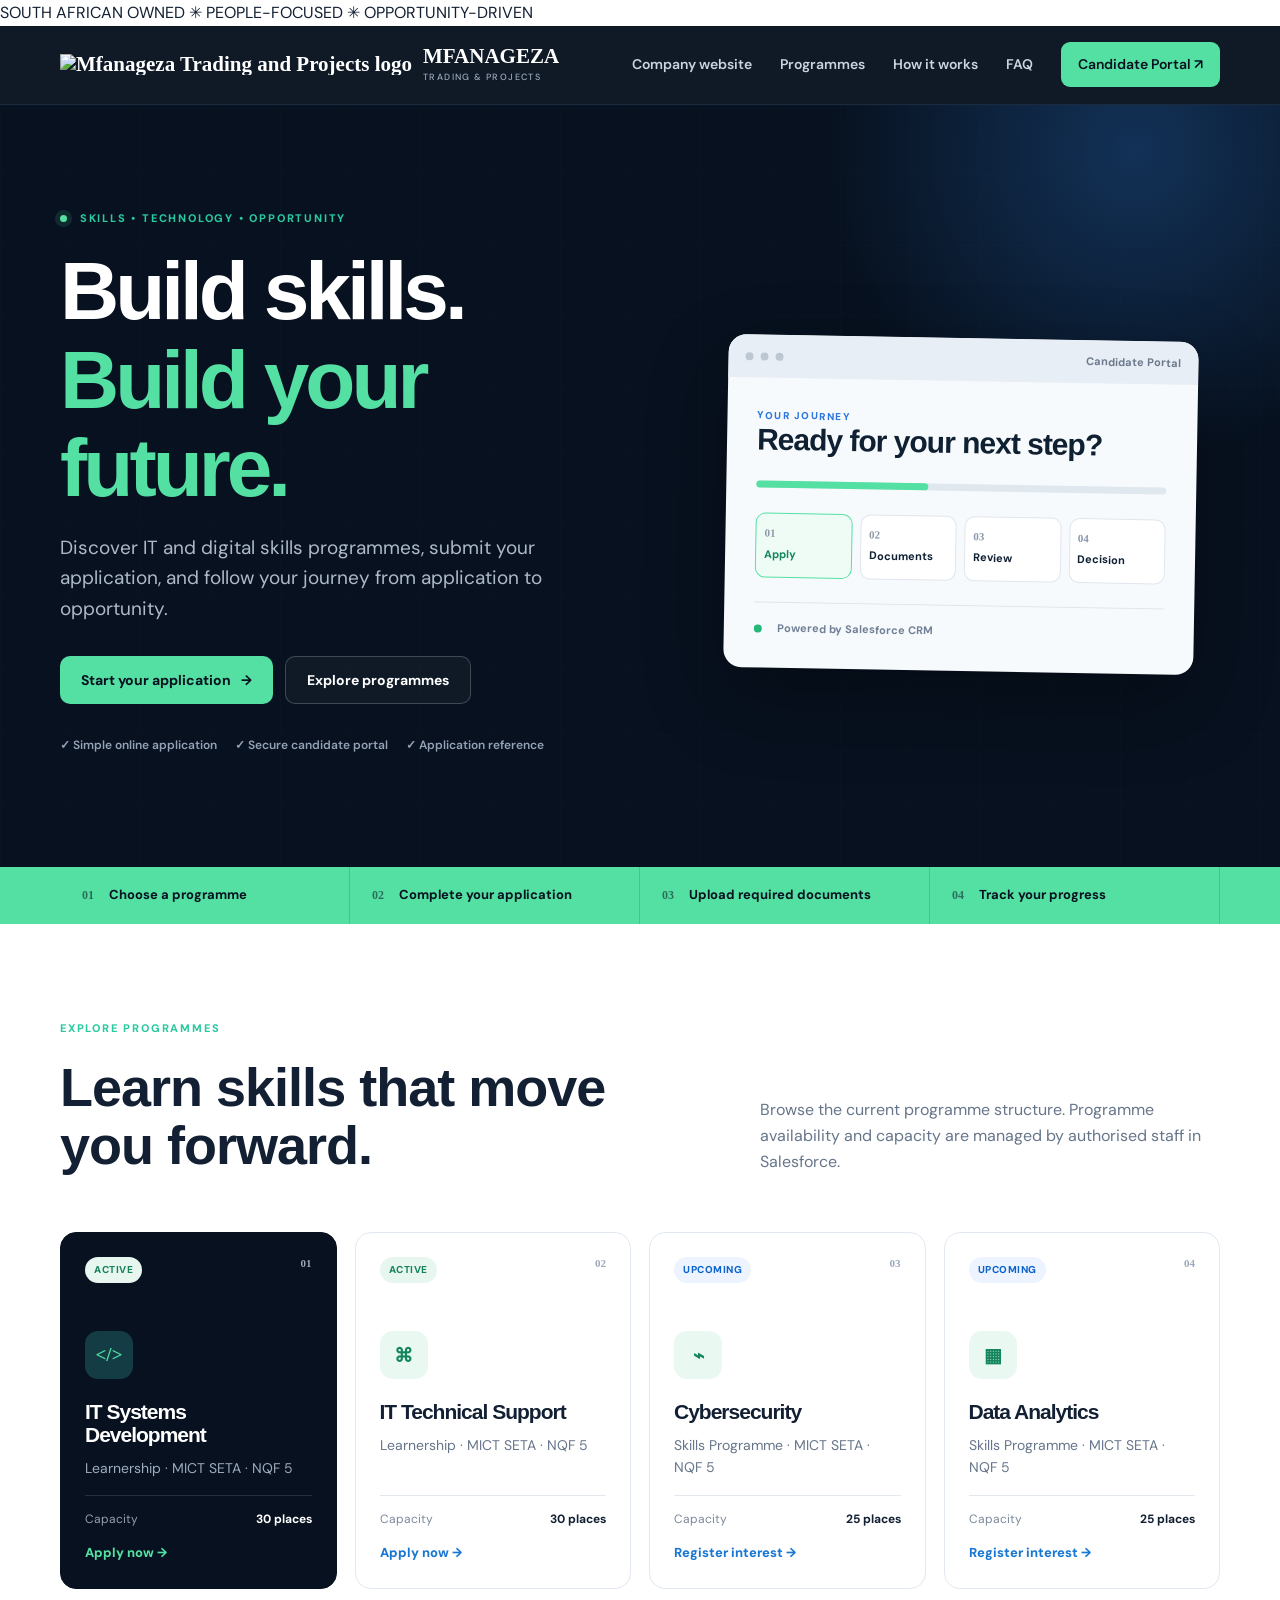
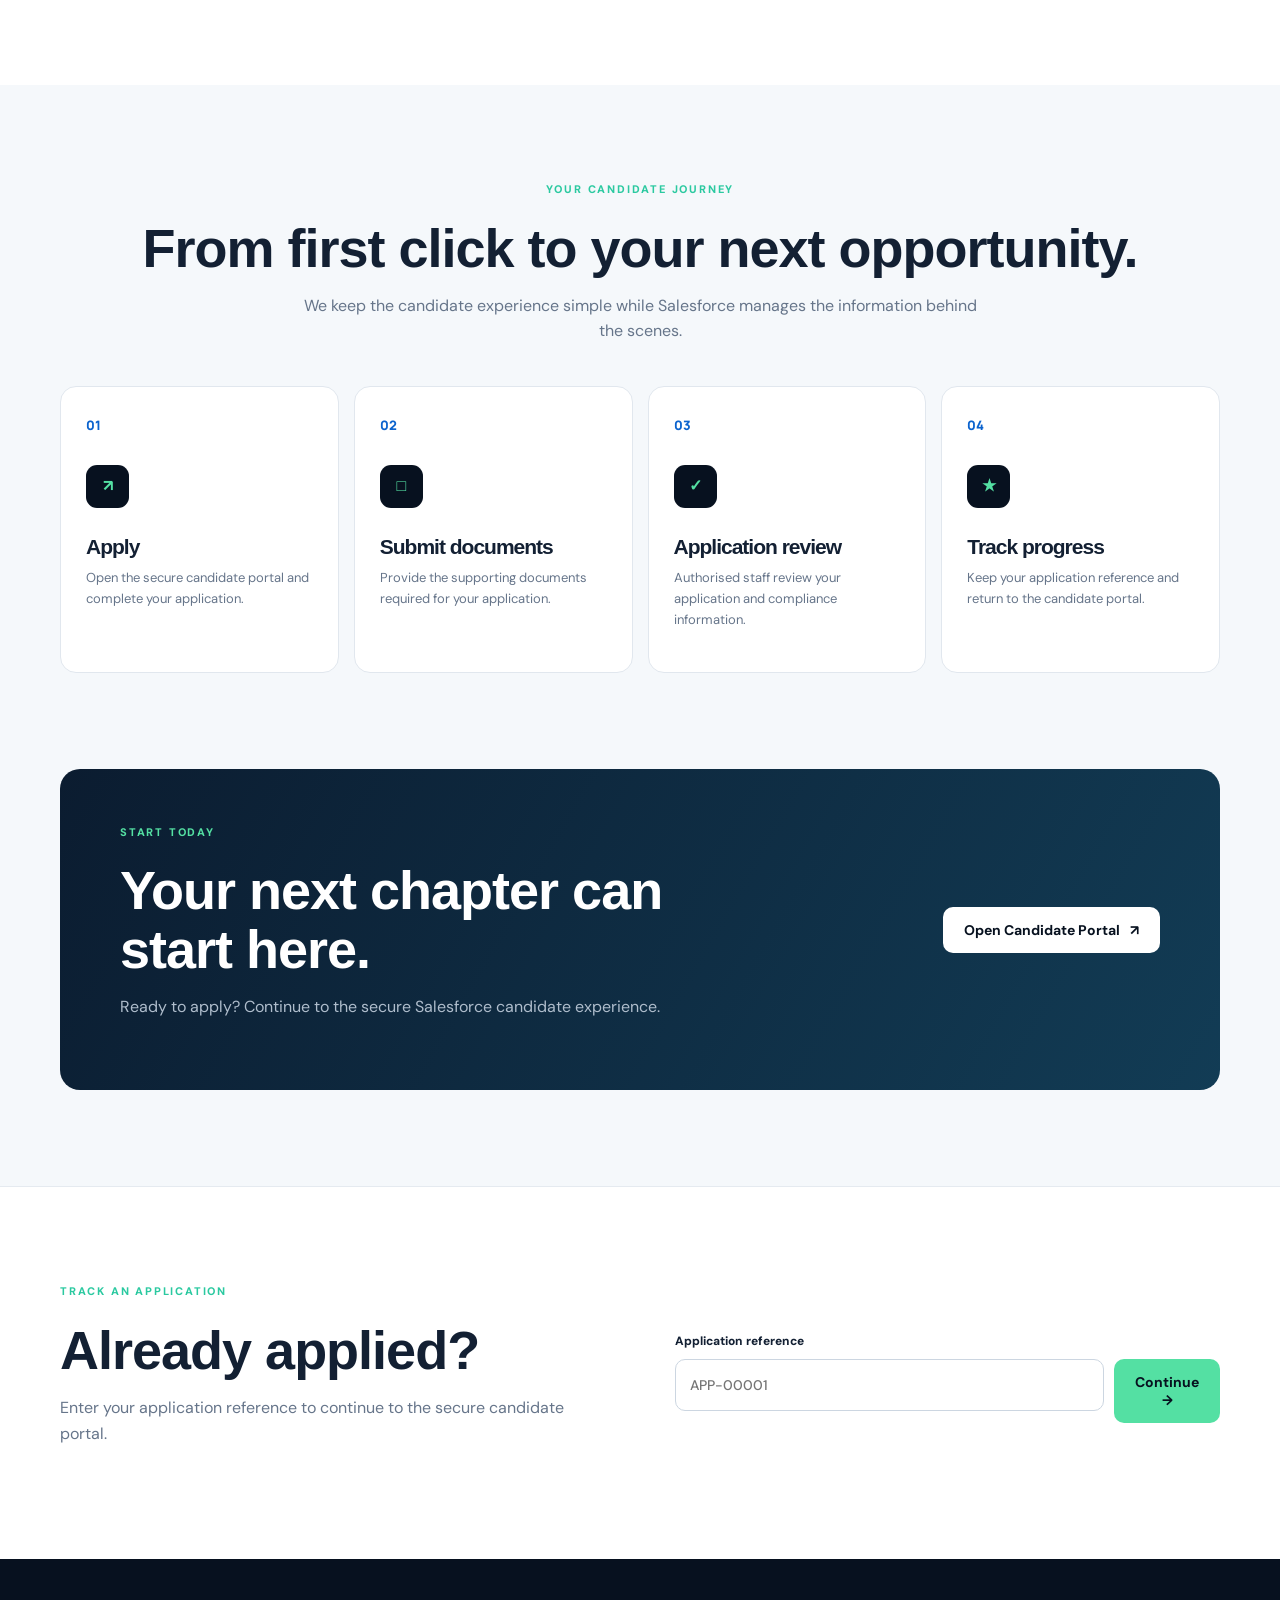
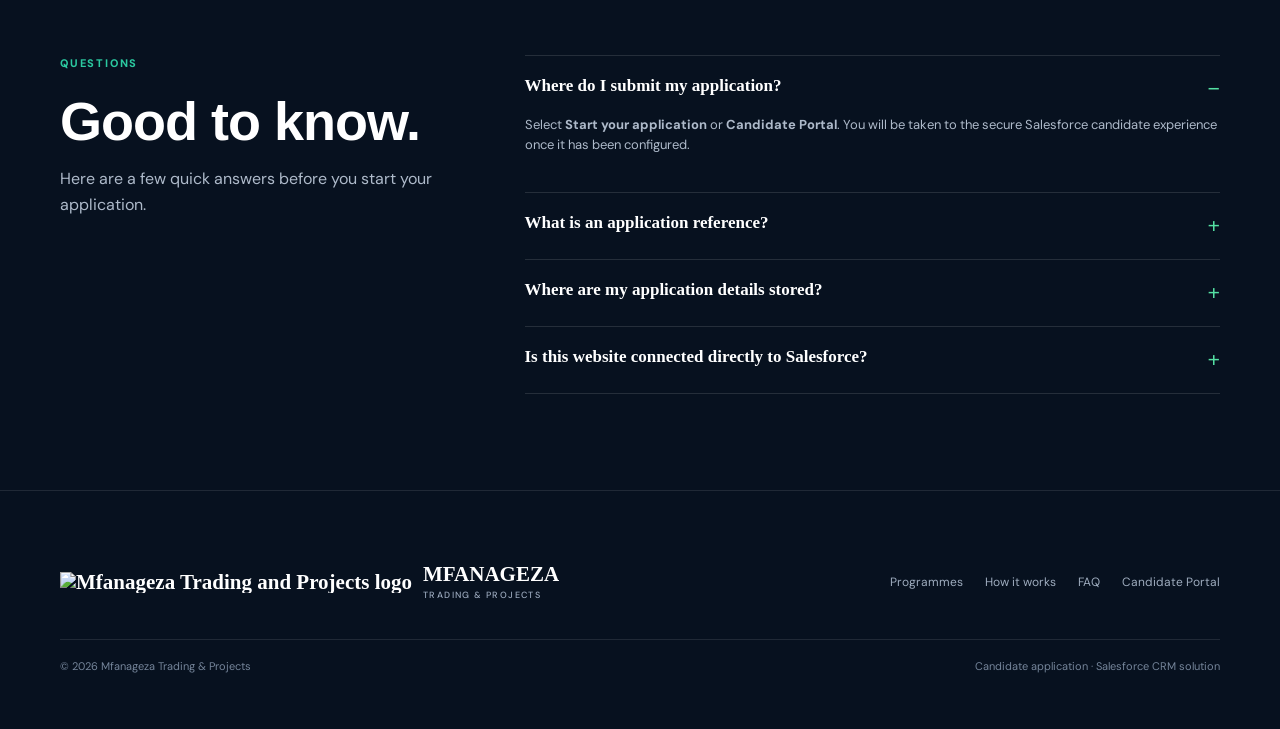
==== index.html @ 037e879a "Align candidate application branding with Mfanageza website" ====
<!DOCTYPE html>
<html lang="en">
<head>
  <meta charset="UTF-8">
  <meta name="viewport" content="width=device-width, initial-scale=1.0">
  <meta name="description" content="Mfanageza Trading & Projects candidate application portal for skills development programmes and application tracking.">
  <meta name="theme-color" content="#102c66">
  <title>Mfanageza Trading &amp; Projects | Candidate Application</title>
  <link rel="preconnect" href="https://fonts.googleapis.com">
  <link rel="preconnect" href="https://fonts.gstatic.com" crossorigin>
  <link href="https://fonts.googleapis.com/css2?family=DM+Sans:wght@400;500;600;700;800&family=Manrope:wght@500;600;700;800&display=swap" rel="stylesheet">
  <link rel="stylesheet" href="styles.css">
</head>
<body>
  <div class="announcement"><span class="announcement-dot"></span> SOUTH AFRICAN OWNED <span class="announcement-divider">✳</span> PEOPLE-FOCUSED <span class="announcement-divider">✳</span> OPPORTUNITY-DRIVEN</div>
  <header class="site-header"><div class="container nav-wrap">
    <a class="brand" href="#home" aria-label="Mfanageza Trading and Projects home"><img class="brand-logo" src="https://raw.githubusercontent.com/kabelogopane/Mfanageza-Trading-and-Projects/main/logo.jfif" alt="Mfanageza Trading and Projects logo"><span class="brand-name">MFANAGEZA <small>TRADING &amp; PROJECTS</small></span></a>
    <nav id="mainNav" aria-label="Main navigation"><a href="https://kabelogopane.github.io/Mfanageza-Trading-and-Projects/">Company website</a><a href="#programmes">Programmes</a><a href="#journey">How it works</a><a href="#faq">FAQ</a><a class="nav-portal" data-salesforce-link href="#">Candidate Portal ↗</a></nav>
    <button class="menu-button" id="menuButton" aria-label="Open menu" aria-expanded="false">☰</button>
  </div></header>

  <main>
    <section id="home" class="hero"><div class="hero-grid container">
      <div class="hero-copy-wrap"><div class="eyebrow"><span class="pulse"></span> Skills • Technology • Opportunity</div><h1>Build skills.<br><span>Build your future.</span></h1><p class="hero-copy">Discover IT and digital skills programmes, submit your application, and follow your journey from application to opportunity.</p><div class="hero-actions"><a class="button primary" data-salesforce-link href="#">Start your application <span>→</span></a><a class="button ghost" href="#programmes">Explore programmes</a></div><div class="hero-points"><span>✓ Simple online application</span><span>✓ Secure candidate portal</span><span>✓ Application reference</span></div></div>
      <div class="hero-panel" aria-label="Candidate portal preview"><div class="panel-glow"></div><div class="portal-window"><div class="window-top"><span></span><span></span><span></span><b>Candidate Portal</b></div><div class="window-body"><div class="mini-label">YOUR JOURNEY</div><h2>Ready for your next step?</h2><div class="progress-track"><i></i></div><div class="journey-mini"><div class="mini-step active"><strong>01</strong><span>Apply</span></div><div class="mini-step"><strong>02</strong><span>Documents</span></div><div class="mini-step"><strong>03</strong><span>Review</span></div><div class="mini-step"><strong>04</strong><span>Decision</span></div></div><div class="portal-status"><span class="status-dot"></span><span>Powered by Salesforce CRM</span></div></div></div></div>
    </div><div class="hero-grid-lines" aria-hidden="true"></div></section>

    <section class="quick-bar" aria-label="Portal highlights"><div class="container quick-grid"><div><strong>01</strong><span>Choose a programme</span></div><div><strong>02</strong><span>Complete your application</span></div><div><strong>03</strong><span>Upload required documents</span></div><div><strong>04</strong><span>Track your progress</span></div></div></section>

    <section id="programmes" class="section"><div class="container"><div class="section-heading"><div><div class="eyebrow">Explore programmes</div><h2>Learn skills that move you forward.</h2></div><p>Browse the current programme structure. Programme availability and capacity are managed by authorised staff in Salesforce.</p></div><div class="programme-grid">
      <article class="programme-card featured"><div class="programme-top"><span class="tag active">Active</span><span class="programme-number">01</span></div><div class="programme-icon">&lt;/&gt;</div><h3>IT Systems Development</h3><p>Learnership · MICT SETA · NQF 5</p><div class="card-meta"><span>Capacity</span><strong>30 places</strong></div><a data-salesforce-link href="#" class="text-link">Apply now <span>→</span></a></article>
      <article class="programme-card"><div class="programme-top"><span class="tag active">Active</span><span class="programme-number">02</span></div><div class="programme-icon">⌘</div><h3>IT Technical Support</h3><p>Learnership · MICT SETA · NQF 5</p><div class="card-meta"><span>Capacity</span><strong>30 places</strong></div><a data-salesforce-link href="#" class="text-link">Apply now <span>→</span></a></article>
      <article class="programme-card"><div class="programme-top"><span class="tag upcoming">Upcoming</span><span class="programme-number">03</span></div><div class="programme-icon">⌁</div><h3>Cybersecurity</h3><p>Skills Programme · MICT SETA · NQF 5</p><div class="card-meta"><span>Capacity</span><strong>25 places</strong></div><a data-salesforce-link href="#" class="text-link">Register interest <span>→</span></a></article>
      <article class="programme-card"><div class="programme-top"><span class="tag upcoming">Upcoming</span><span class="programme-number">04</span></div><div class="programme-icon">▦</div><h3>Data Analytics</h3><p>Skills Programme · MICT SETA · NQF 5</p><div class="card-meta"><span>Capacity</span><strong>25 places</strong></div><a data-salesforce-link href="#" class="text-link">Register interest <span>→</span></a></article>
    </div></div></section>

    <section id="journey" class="section journey-section"><div class="container"><div class="section-heading centered"><div class="eyebrow">Your candidate journey</div><h2>From first click to your next opportunity.</h2><p>We keep the candidate experience simple while Salesforce manages the information behind the scenes.</p></div><div class="steps">
      <article class="step"><span class="step-no">01</span><div class="step-icon">↗</div><h3>Apply</h3><p>Open the secure candidate portal and complete your application.</p></article><article class="step"><span class="step-no">02</span><div class="step-icon">□</div><h3>Submit documents</h3><p>Provide the supporting documents required for your application.</p></article><article class="step"><span class="step-no">03</span><div class="step-icon">✓</div><h3>Application review</h3><p>Authorised staff review your application and compliance information.</p></article><article class="step"><span class="step-no">04</span><div class="step-icon">★</div><h3>Track progress</h3><p>Keep your application reference and return to the candidate portal.</p></article>
    </div></div></section>

    <section class="cta-section"><div class="container cta-card"><div><div class="eyebrow light">Start today</div><h2>Your next chapter can start here.</h2><p>Ready to apply? Continue to the secure Salesforce candidate experience.</p></div><a class="button white" data-salesforce-link href="#">Open Candidate Portal <span>↗</span></a></div></section>

    <section id="status" class="section status-section"><div class="container status-grid"><div><div class="eyebrow">Track an application</div><h2>Already applied?</h2><p>Enter your application reference to continue to the secure candidate portal.</p></div><form id="statusForm" class="status-form"><label for="reference">Application reference</label><div class="status-input-row"><input id="reference" name="reference" placeholder="APP-00001" autocomplete="off" required><button class="button primary" type="submit">Continue →</button></div><p id="statusMessage" class="form-message" role="status"></p></form></div></section>

    <section id="faq" class="section faq-section"><div class="container faq-grid"><div><div class="eyebrow">Questions</div><h2>Good to know.</h2><p>Here are a few quick answers before you start your application.</p></div><div class="faq-list"><details open><summary>Where do I submit my application?</summary><p>Select <strong>Start your application</strong> or <strong>Candidate Portal</strong>. You will be taken to the secure Salesforce candidate experience once it has been configured.</p></details><details><summary>What is an application reference?</summary><p>It is the reference number linked to your application. Keep it safe so you can return to your application journey.</p></details><details><summary>Where are my application details stored?</summary><p>The public website is only the entry point. Candidate records and application information are intended to be managed securely in Salesforce.</p></details><details><summary>Is this website connected directly to Salesforce?</summary><p>No private Salesforce credentials are stored here. The site hands candidates to the Salesforce Experience Cloud portal, which is the planned secure connection layer.</p></details></div></div></section>
  </main>

  <footer class="site-footer"><div class="container footer-top"><a class="brand footer-brand" href="https://kabelogopane.github.io/Mfanageza-Trading-and-Projects/"><img class="brand-logo" src="https://raw.githubusercontent.com/kabelogopane/Mfanageza-Trading-and-Projects/main/logo.jfif" alt="Mfanageza Trading and Projects logo"><span class="brand-name">MFANAGEZA <small>TRADING &amp; PROJECTS</small></span></a><div class="footer-links"><a href="#programmes">Programmes</a><a href="#journey">How it works</a><a href="#faq">FAQ</a><a data-salesforce-link href="#">Candidate Portal</a></div></div><div class="container footer-bottom"><span>© 2026 Mfanageza Trading &amp; Projects</span><span>Candidate application · Salesforce CRM solution</span></div></footer>
  <script src="config.js"></script><script src="app.js"></script>
</body>
</html>
---- styles.css ----
@import url('https://fonts.googleapis.com/css2?family=DM+Sans:wght@400;500;600;700&family=Manrope:wght@600;700;800&display=swap');

:root{--ink:#102033;--muted:#617084;--line:#dfe6ee;--bg:#f6f8fb;--white:#fff;--brand:#0b63ce;--brand-dark:#084b9d;--dark:#0c1d30;--success:#16835b;--shadow:0 20px 55px rgba(15,36,58,.10)}
*{box-sizing:border-box}html{scroll-behavior:smooth}body{margin:0;font-family:'DM Sans',Arial,sans-serif;color:var(--ink);background:var(--white);line-height:1.6}h1,h2,h3{font-family:Manrope,Arial,sans-serif;line-height:1.15;margin:0 0 16px}h1{font-size:clamp(42px,6vw,72px);letter-spacing:-2.5px}h2{font-size:clamp(32px,4vw,46px);letter-spacing:-1.4px}h3{font-size:22px}p{margin:0 0 16px;color:var(--muted)}a{text-decoration:none;color:inherit}.container{width:min(1120px,calc(100% - 40px));margin:auto}.site-header{position:sticky;top:0;z-index:20;background:rgba(255,255,255,.94);backdrop-filter:blur(14px);border-bottom:1px solid rgba(223,230,238,.8)}.nav-wrap{height:76px;display:flex;align-items:center;justify-content:space-between;gap:24px}.brand{display:flex;align-items:center;gap:10px;font-family:Manrope;font-weight:800;font-size:21px}.brand-mark{display:grid;place-items:center;width:36px;height:36px;border-radius:10px;background:var(--brand);color:white}.brand-accent{color:var(--brand)}nav{display:flex;align-items:center;gap:25px;font-size:14px;font-weight:600;color:#405064}nav a:hover{color:var(--brand)}.nav-button{padding:10px 16px;border-radius:9px;background:var(--ink);color:white!important}.menu-button{display:none;border:0;background:none;font-size:25px}.hero{padding:92px 0 100px;background:radial-gradient(circle at 90% 15%,#e6f1ff 0,transparent 32%),linear-gradient(180deg,#fff 0,#f8fbff 100%)}.hero-grid{display:grid;grid-template-columns:1.18fr .82fr;gap:70px;align-items:center}.eyebrow{text-transform:uppercase;letter-spacing:1.7px;font-size:12px;font-weight:800;color:var(--brand);margin-bottom:18px}.eyebrow.light{color:#9bc6ff}.hero h1 span{color:var(--brand)}.hero-copy{font-size:19px;max-width:650px}.hero-actions{display:flex;gap:12px;flex-wrap:wrap;margin:30px 0}.button{display:inline-flex;align-items:center;justify-content:center;border:0;border-radius:10px;padding:13px 20px;font:700 14px 'DM Sans';cursor:pointer;transition:.2s}.button:hover{transform:translateY(-1px)}.primary{background:var(--brand);color:white}.primary:hover{background:var(--brand-dark)}.secondary{background:white;color:var(--ink);border:1px solid var(--line)}.full{width:100%}.trust-row{display:flex;gap:18px;flex-wrap:wrap;color:#526174;font-size:13px;font-weight:600}.portal-card{background:white;border:1px solid var(--line);border-radius:18px;padding:30px;box-shadow:var(--shadow)}.card-topline{font-size:12px;font-weight:800;text-transform:uppercase;letter-spacing:1px;color:#526174;margin-bottom:25px}.status-dot{display:inline-block;width:8px;height:8px;border-radius:50%;background:#23a56f;margin-right:7px}.portal-card h2{font-size:29px}.status-form{margin-top:25px}.status-form label{display:block;font-size:13px;font-weight:700;margin-bottom:7px}.status-form input{width:100%;padding:13px 14px;border:1px solid #cfd8e3;border-radius:9px;font:500 15px 'DM Sans';margin-bottom:12px}.status-form input:focus{outline:3px solid #dcecff;border-color:var(--brand)}.form-message{font-size:13px;margin-top:12px}.section{padding:90px 0}.section-muted{background:var(--bg)}.section-heading{display:flex;justify-content:space-between;align-items:end;gap:40px;margin-bottom:38px}.section-heading>p{max-width:430px}.centered{display:block;text-align:center}.centered>p{max-width:650px;margin:0 auto}.programme-grid{display:grid;grid-template-columns:repeat(4,1fr);gap:18px}.programme-card{border:1px solid var(--line);border-radius:15px;padding:23px;background:#fff;min-height:250px;display:flex;flex-direction:column}.programme-card p{font-size:14px}.tag{width:max-content;border-radius:999px;padding:5px 9px;font-size:11px;font-weight:800;text-transform:uppercase;letter-spacing:.5px;margin-bottom:18px}.tag.active{background:#e7f7f0;color:var(--success)}.tag.upcoming{background:#edf4ff;color:var(--brand)}.card-meta{border-top:1px solid var(--line);margin-top:auto;padding:13px 0;display:flex;justify-content:space-between;font-size:13px}.card-meta span{color:var(--muted)}.text-link{color:var(--brand);font-size:13px;font-weight:800}.steps{display:grid;grid-template-columns:repeat(4,1fr);gap:16px}.step{background:#fff;border:1px solid var(--line);padding:24px;border-radius:15px}.step span{font-family:Manrope;font-size:13px;color:var(--brand);font-weight:800}.step h3{margin-top:28px}.step p{font-size:14px}.apply-grid{display:grid;grid-template-columns:1fr 1fr;gap:70px;align-items:center}.large-copy{font-size:18px}.check-list{list-style:none;padding:0;margin:25px 0 30px}.check-list li{margin:12px 0;font-weight:600}.check-list li:before{content:'✓';display:inline-grid;place-items:center;width:23px;height:23px;border-radius:50%;background:#e7f7f0;color:var(--success);margin-right:10px;font-size:12px}.small-note{font-size:12px;margin-top:14px}.integration-card{border:1px solid var(--line);background:var(--bg);border-radius:18px;padding:32px}.integration-icon{width:48px;height:48px;border-radius:13px;background:#e5f0ff;color:var(--brand);display:grid;place-items:center;font-size:24px;margin-bottom:22px}.architecture{display:grid;grid-template-columns:1fr auto 1fr auto 1fr;gap:8px;align-items:center;margin-top:25px}.architecture div{background:#fff;border:1px solid var(--line);padding:14px 8px;text-align:center;border-radius:9px;font-size:12px;font-weight:800}.architecture span{color:var(--brand);font-weight:800}.section-dark{background:var(--dark);color:#fff}.section-dark p{color:#b8c5d5}.status-grid{display:flex;justify-content:space-between;align-items:center;gap:30px}.light-button{background:#fff;color:var(--dark)}.site-footer{border-top:1px solid var(--line);padding:35px 0}.footer-wrap{display:flex;justify-content:space-between;gap:30px;font-size:13px}.footer-wrap p{font-size:12px;margin:3px 0 0}
@media(max-width:900px){nav{display:none}.menu-button{display:block}.hero-grid,.apply-grid{grid-template-columns:1fr;gap:40px}.programme-grid{grid-template-columns:repeat(2,1fr)}.steps{grid-template-columns:repeat(2,1fr)}.section-heading{display:block}.section-heading>p{margin-top:15px}.status-grid{display:block}.status-grid .button{margin-top:20px}}
@media(max-width:560px){.container{width:min(100% - 28px,1120px)}.hero{padding:65px 0 70px}h1{letter-spacing:-1.8px}.programme-grid,.steps{grid-template-columns:1fr}.architecture{grid-template-columns:1fr}.architecture span{transform:rotate(90deg)}.footer-wrap{display:block}.footer-wrap>div+div{margin-top:18px}.portal-card,.integration-card{padding:22px}}
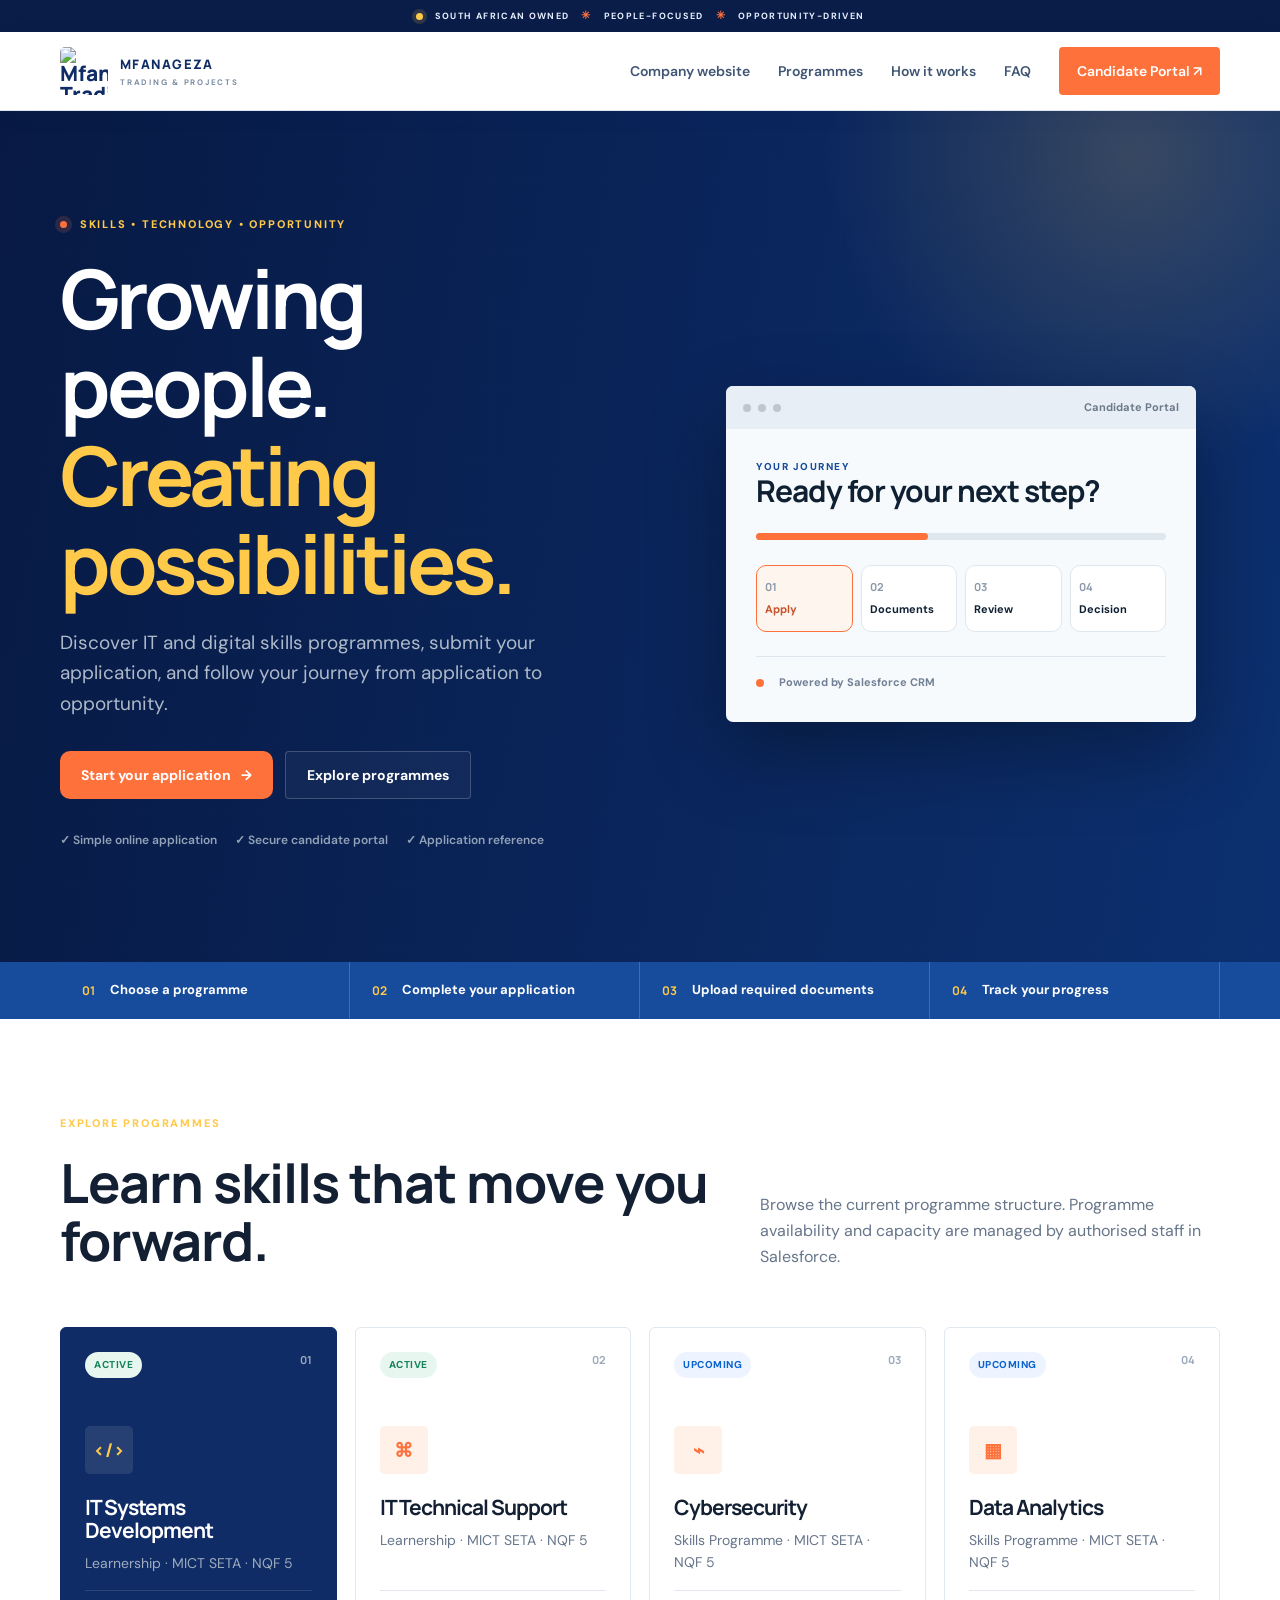
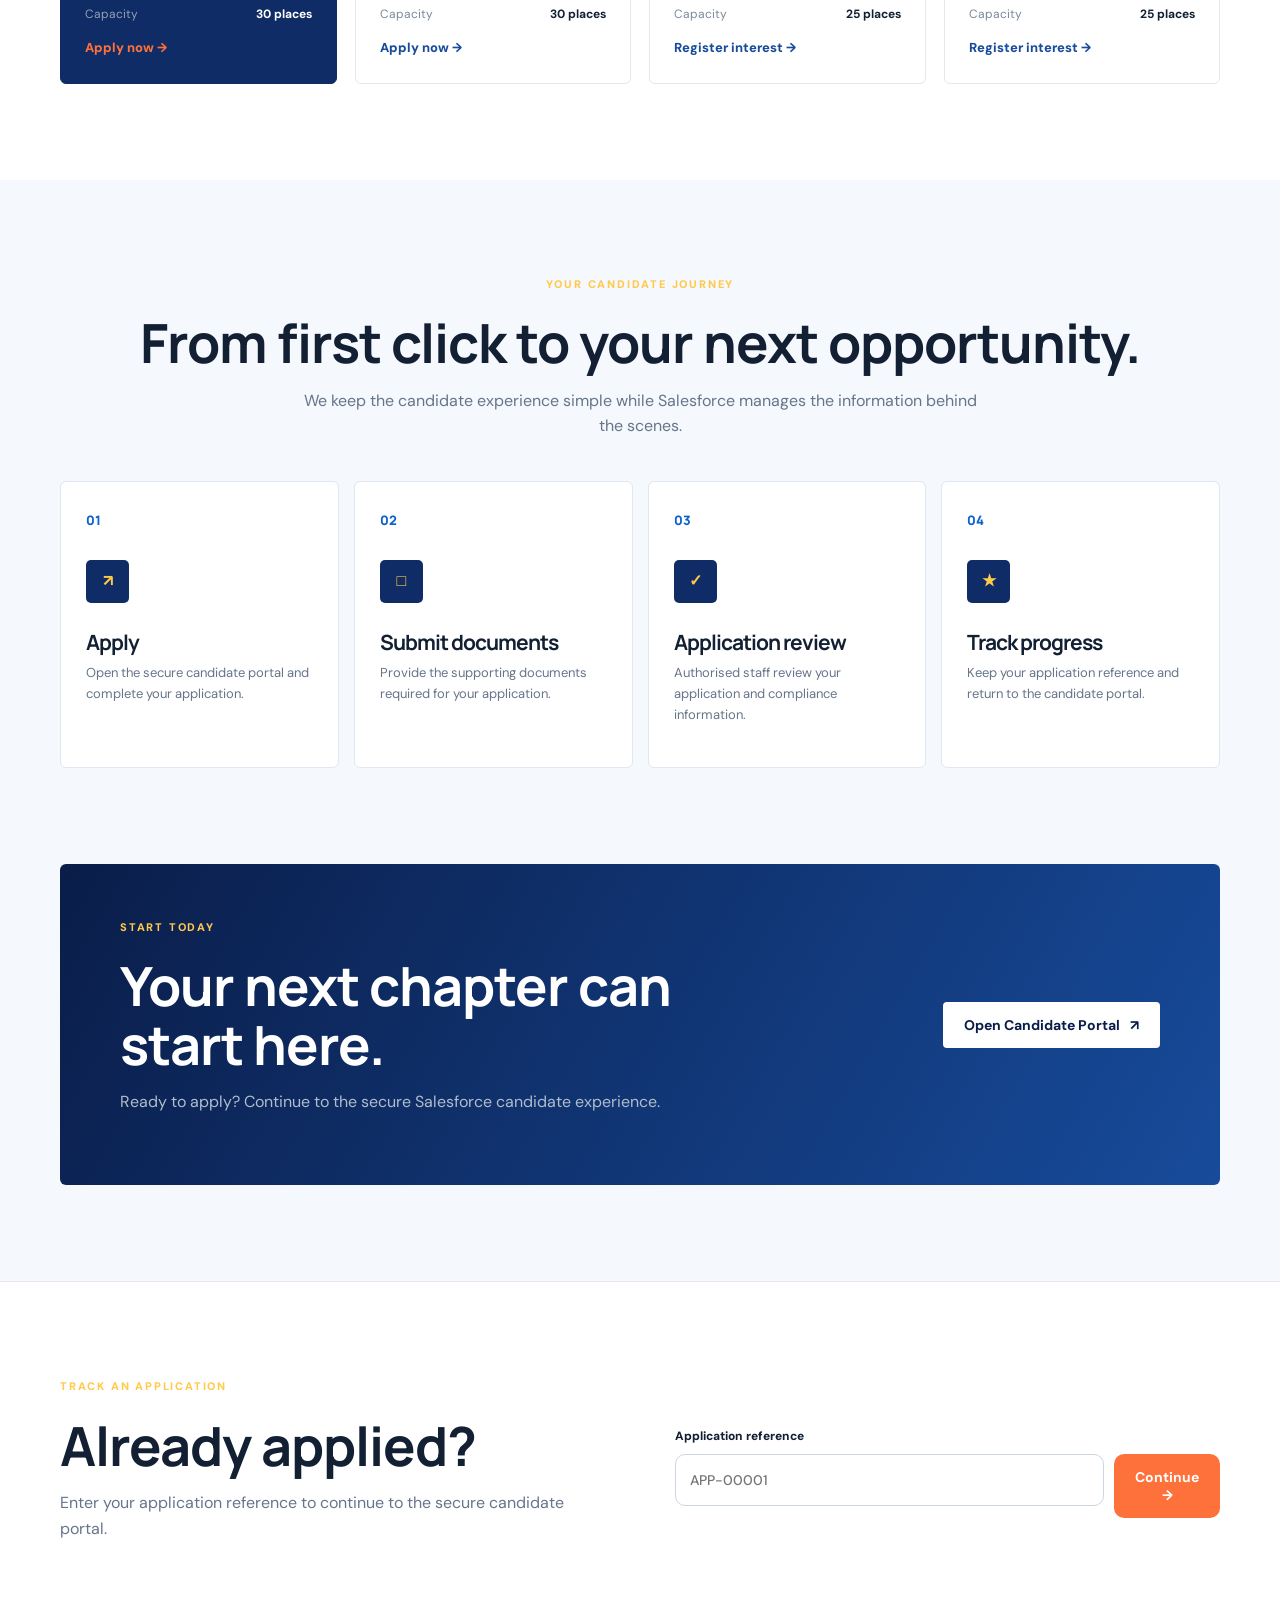
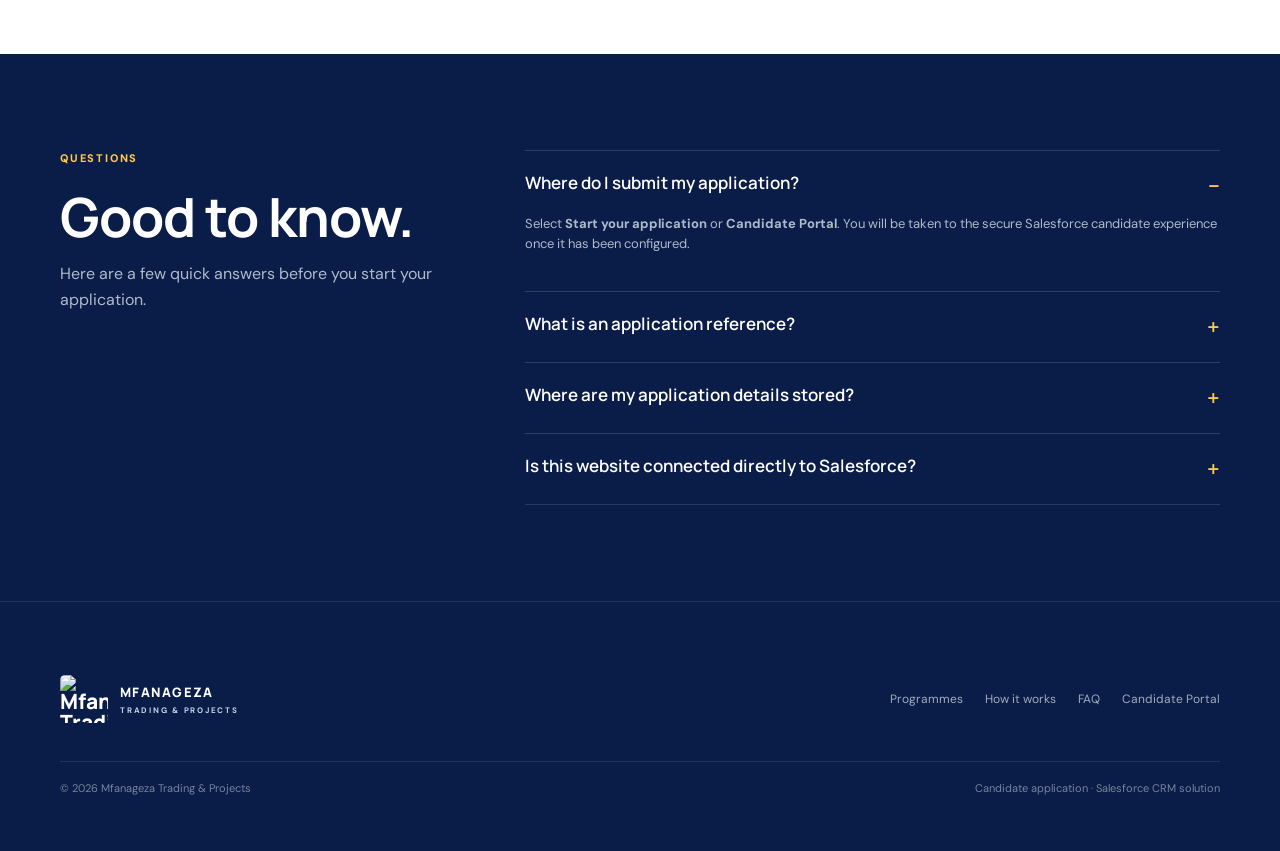
==== commit d32f6814: "Match candidate portal hero message to Mfanageza brand" ====
--- a/index.html
+++ b/index.html
@@ -21,7 +21,7 @@
 
   <main>
     <section id="home" class="hero"><div class="hero-grid container">
-      <div class="hero-copy-wrap"><div class="eyebrow"><span class="pulse"></span> Skills • Technology • Opportunity</div><h1>Build skills.<br><span>Build your future.</span></h1><p class="hero-copy">Discover IT and digital skills programmes, submit your application, and follow your journey from application to opportunity.</p><div class="hero-actions"><a class="button primary" data-salesforce-link href="#">Start your application <span>→</span></a><a class="button ghost" href="#programmes">Explore programmes</a></div><div class="hero-points"><span>✓ Simple online application</span><span>✓ Secure candidate portal</span><span>✓ Application reference</span></div></div>
+      <div class="hero-copy-wrap"><div class="eyebrow"><span class="pulse"></span> Skills • Technology • Opportunity</div><h1>Growing people.<br><span>Creating possibilities.</span></h1><p class="hero-copy">Discover IT and digital skills programmes, submit your application, and follow your journey from application to opportunity.</p><div class="hero-actions"><a class="button primary" data-salesforce-link href="#">Start your application <span>→</span></a><a class="button ghost" href="#programmes">Explore programmes</a></div><div class="hero-points"><span>✓ Simple online application</span><span>✓ Secure candidate portal</span><span>✓ Application reference</span></div></div>
       <div class="hero-panel" aria-label="Candidate portal preview"><div class="panel-glow"></div><div class="portal-window"><div class="window-top"><span></span><span></span><span></span><b>Candidate Portal</b></div><div class="window-body"><div class="mini-label">YOUR JOURNEY</div><h2>Ready for your next step?</h2><div class="progress-track"><i></i></div><div class="journey-mini"><div class="mini-step active"><strong>01</strong><span>Apply</span></div><div class="mini-step"><strong>02</strong><span>Documents</span></div><div class="mini-step"><strong>03</strong><span>Review</span></div><div class="mini-step"><strong>04</strong><span>Decision</span></div></div><div class="portal-status"><span class="status-dot"></span><span>Powered by Salesforce CRM</span></div></div></div></div>
     </div><div class="hero-grid-lines" aria-hidden="true"></div></section>
 
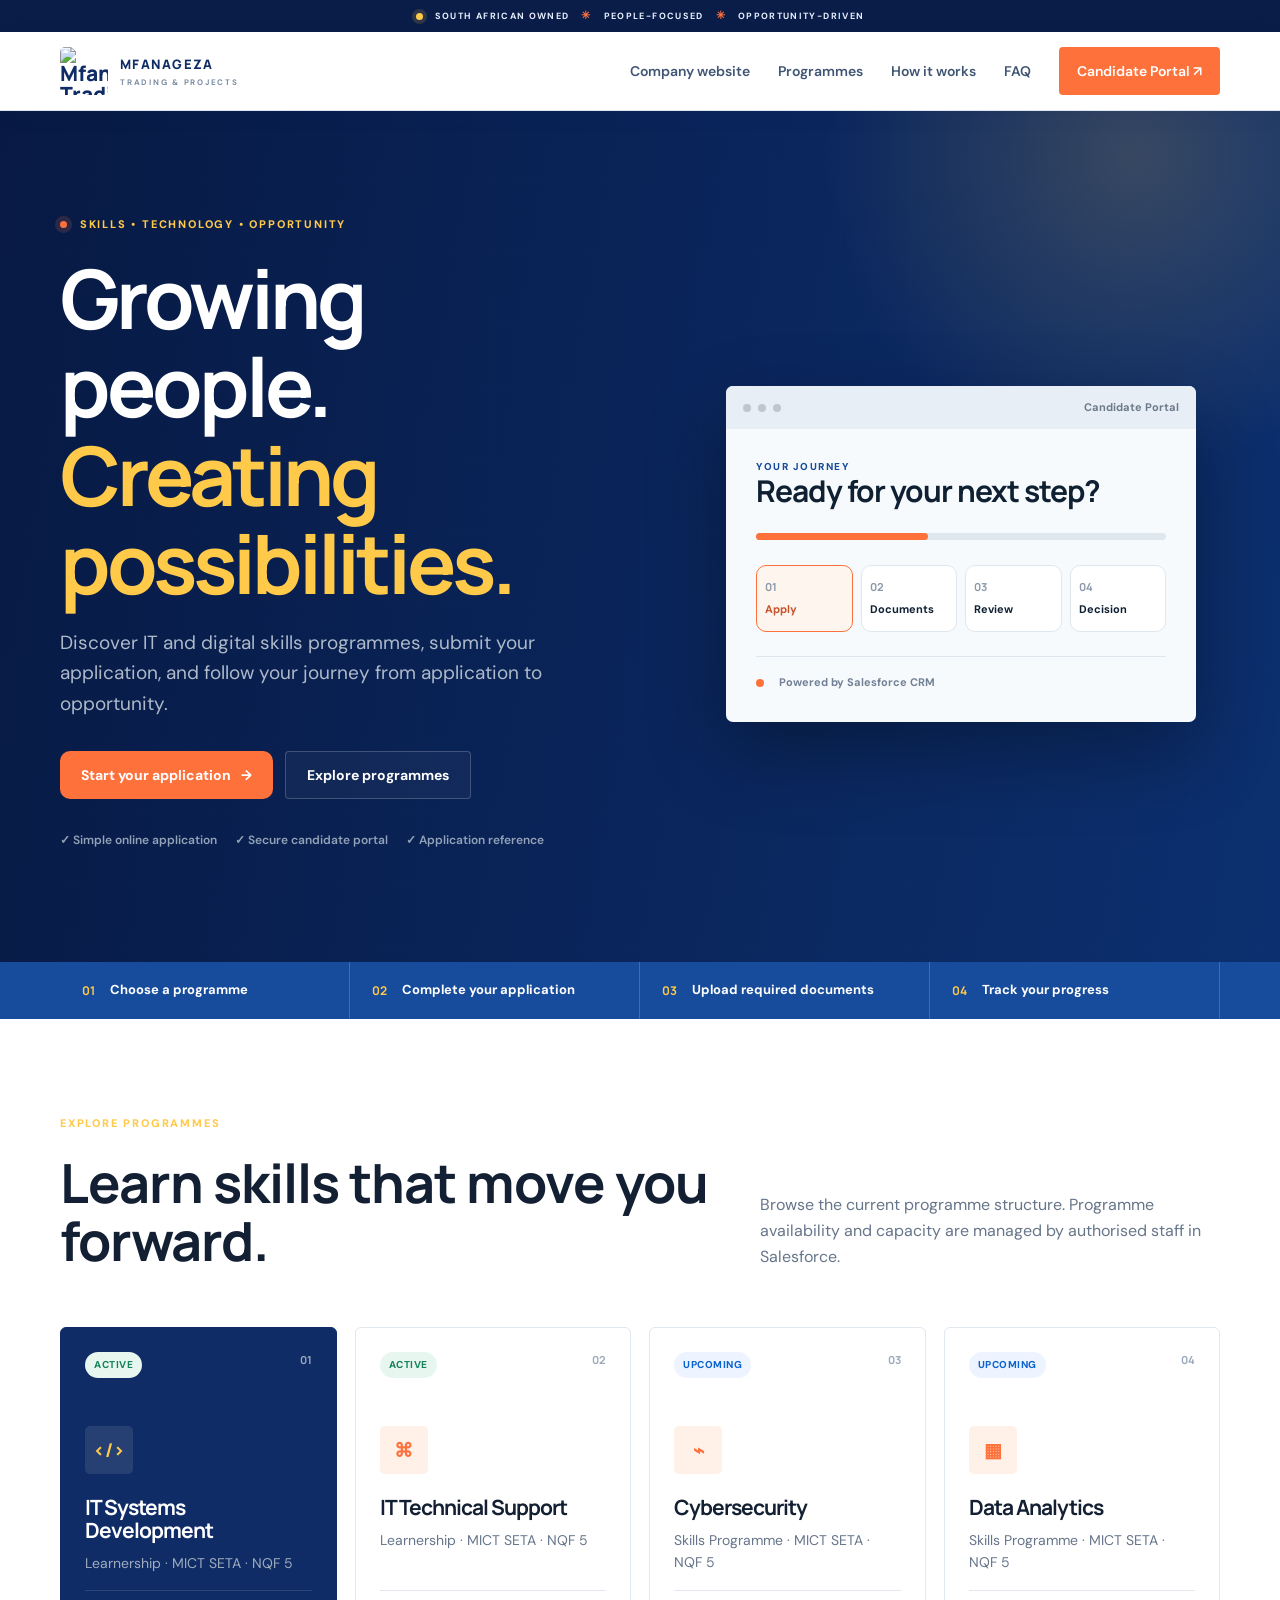
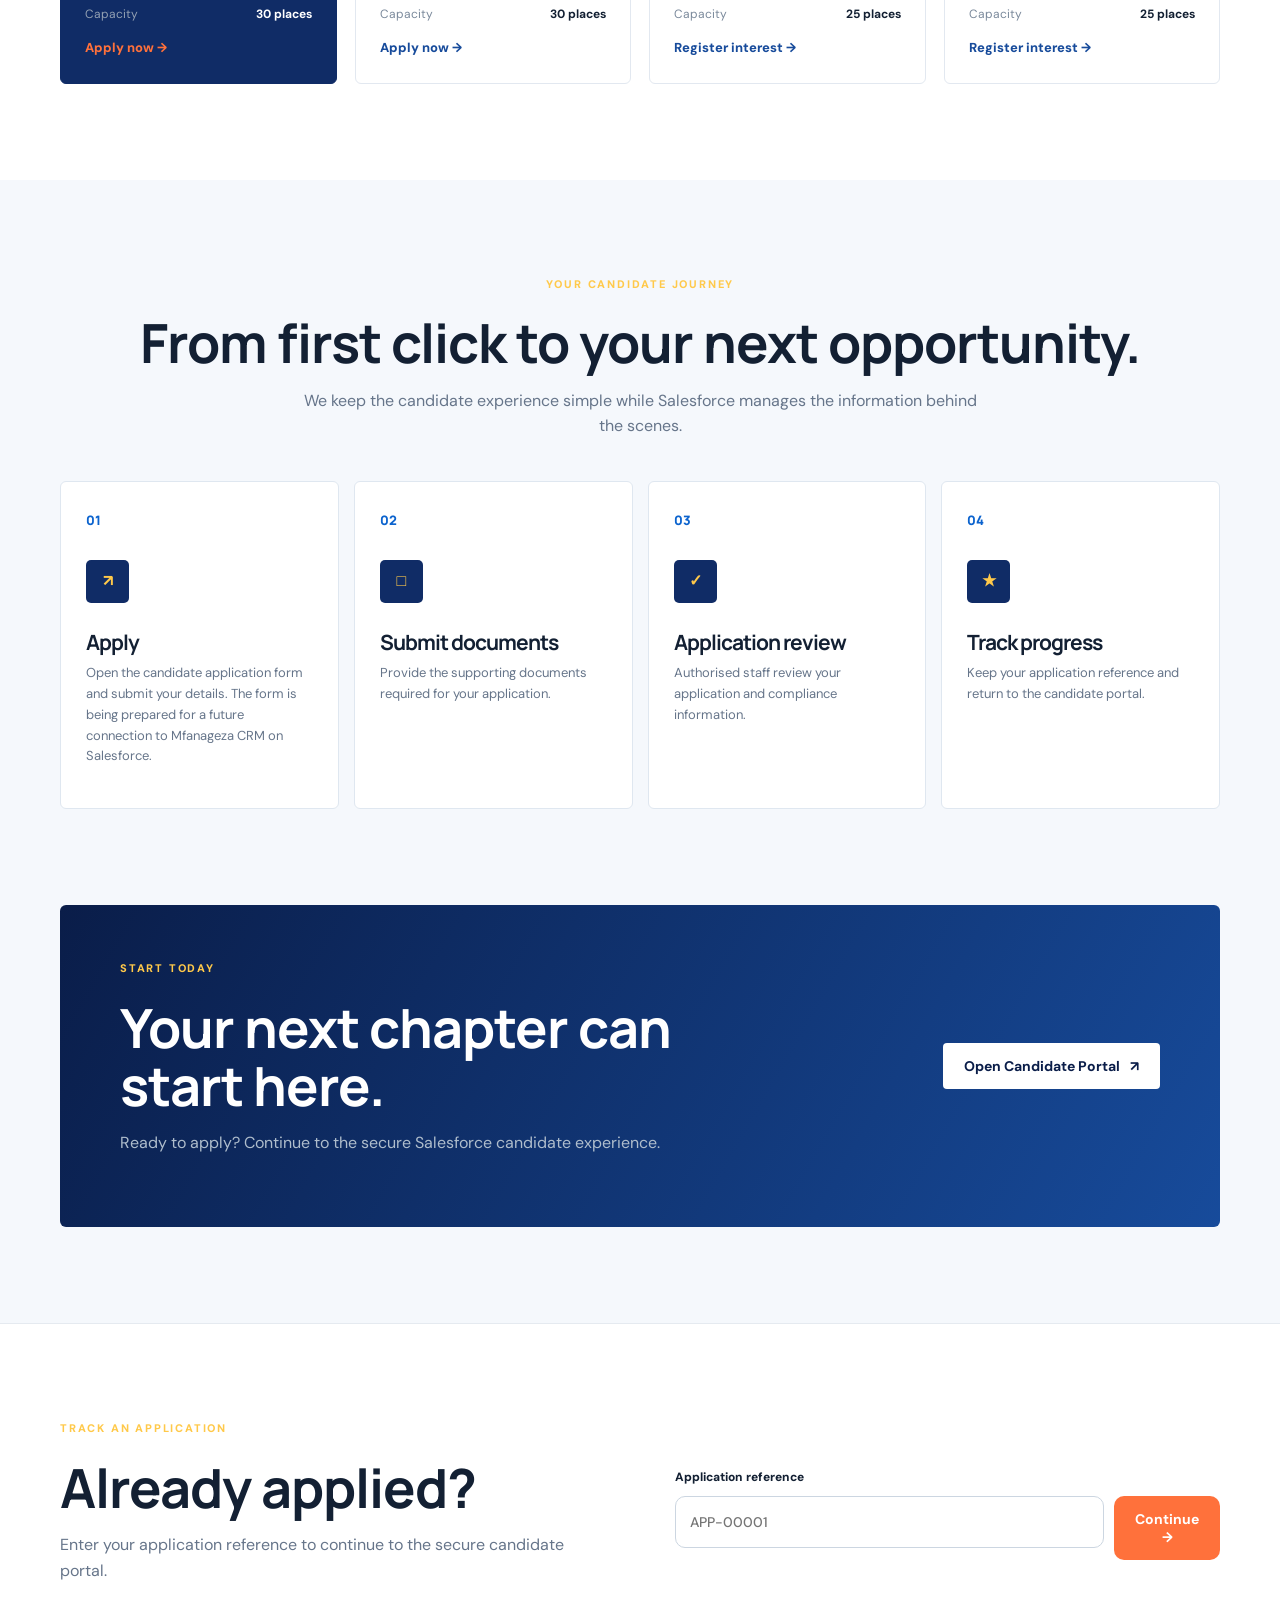
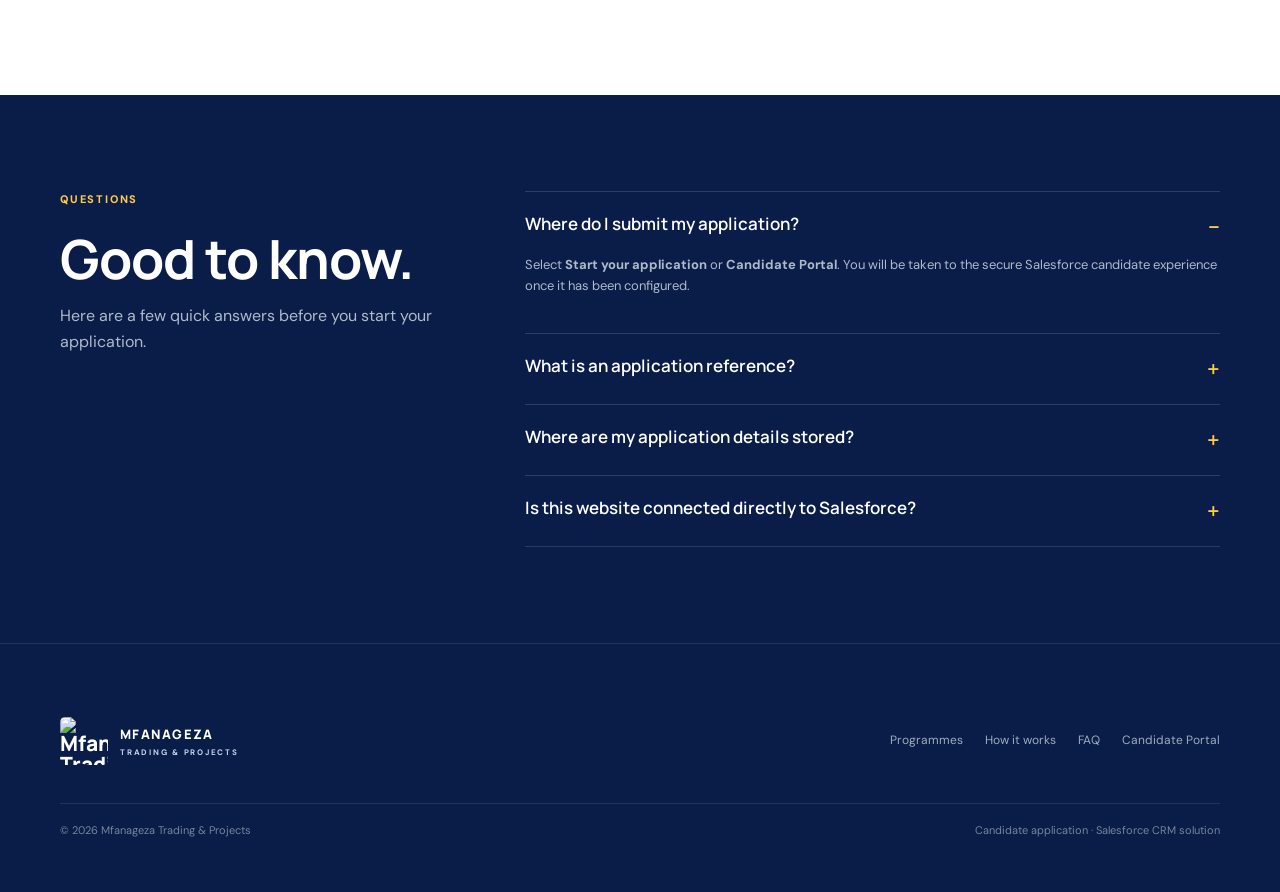
==== commit 597db948: "Update candidate application step for future Salesforce CRM integration" ====
--- a/index.html
+++ b/index.html
@@ -35,7 +35,7 @@
     </div></div></section>
 
     <section id="journey" class="section journey-section"><div class="container"><div class="section-heading centered"><div class="eyebrow">Your candidate journey</div><h2>From first click to your next opportunity.</h2><p>We keep the candidate experience simple while Salesforce manages the information behind the scenes.</p></div><div class="steps">
-      <article class="step"><span class="step-no">01</span><div class="step-icon">↗</div><h3>Apply</h3><p>Open the secure candidate portal and complete your application.</p></article><article class="step"><span class="step-no">02</span><div class="step-icon">□</div><h3>Submit documents</h3><p>Provide the supporting documents required for your application.</p></article><article class="step"><span class="step-no">03</span><div class="step-icon">✓</div><h3>Application review</h3><p>Authorised staff review your application and compliance information.</p></article><article class="step"><span class="step-no">04</span><div class="step-icon">★</div><h3>Track progress</h3><p>Keep your application reference and return to the candidate portal.</p></article>
+      <article class="step"><span class="step-no">01</span><div class="step-icon">↗</div><h3>Apply</h3><p>Open the candidate application form and submit your details. The form is being prepared for a future connection to Mfanageza CRM on Salesforce.</p></article><article class="step"><span class="step-no">02</span><div class="step-icon">□</div><h3>Submit documents</h3><p>Provide the supporting documents required for your application.</p></article><article class="step"><span class="step-no">03</span><div class="step-icon">✓</div><h3>Application review</h3><p>Authorised staff review your application and compliance information.</p></article><article class="step"><span class="step-no">04</span><div class="step-icon">★</div><h3>Track progress</h3><p>Keep your application reference and return to the candidate portal.</p></article>
     </div></div></section>
 
     <section class="cta-section"><div class="container cta-card"><div><div class="eyebrow light">Start today</div><h2>Your next chapter can start here.</h2><p>Ready to apply? Continue to the secure Salesforce candidate experience.</p></div><a class="button white" data-salesforce-link href="#">Open Candidate Portal <span>↗</span></a></div></section>
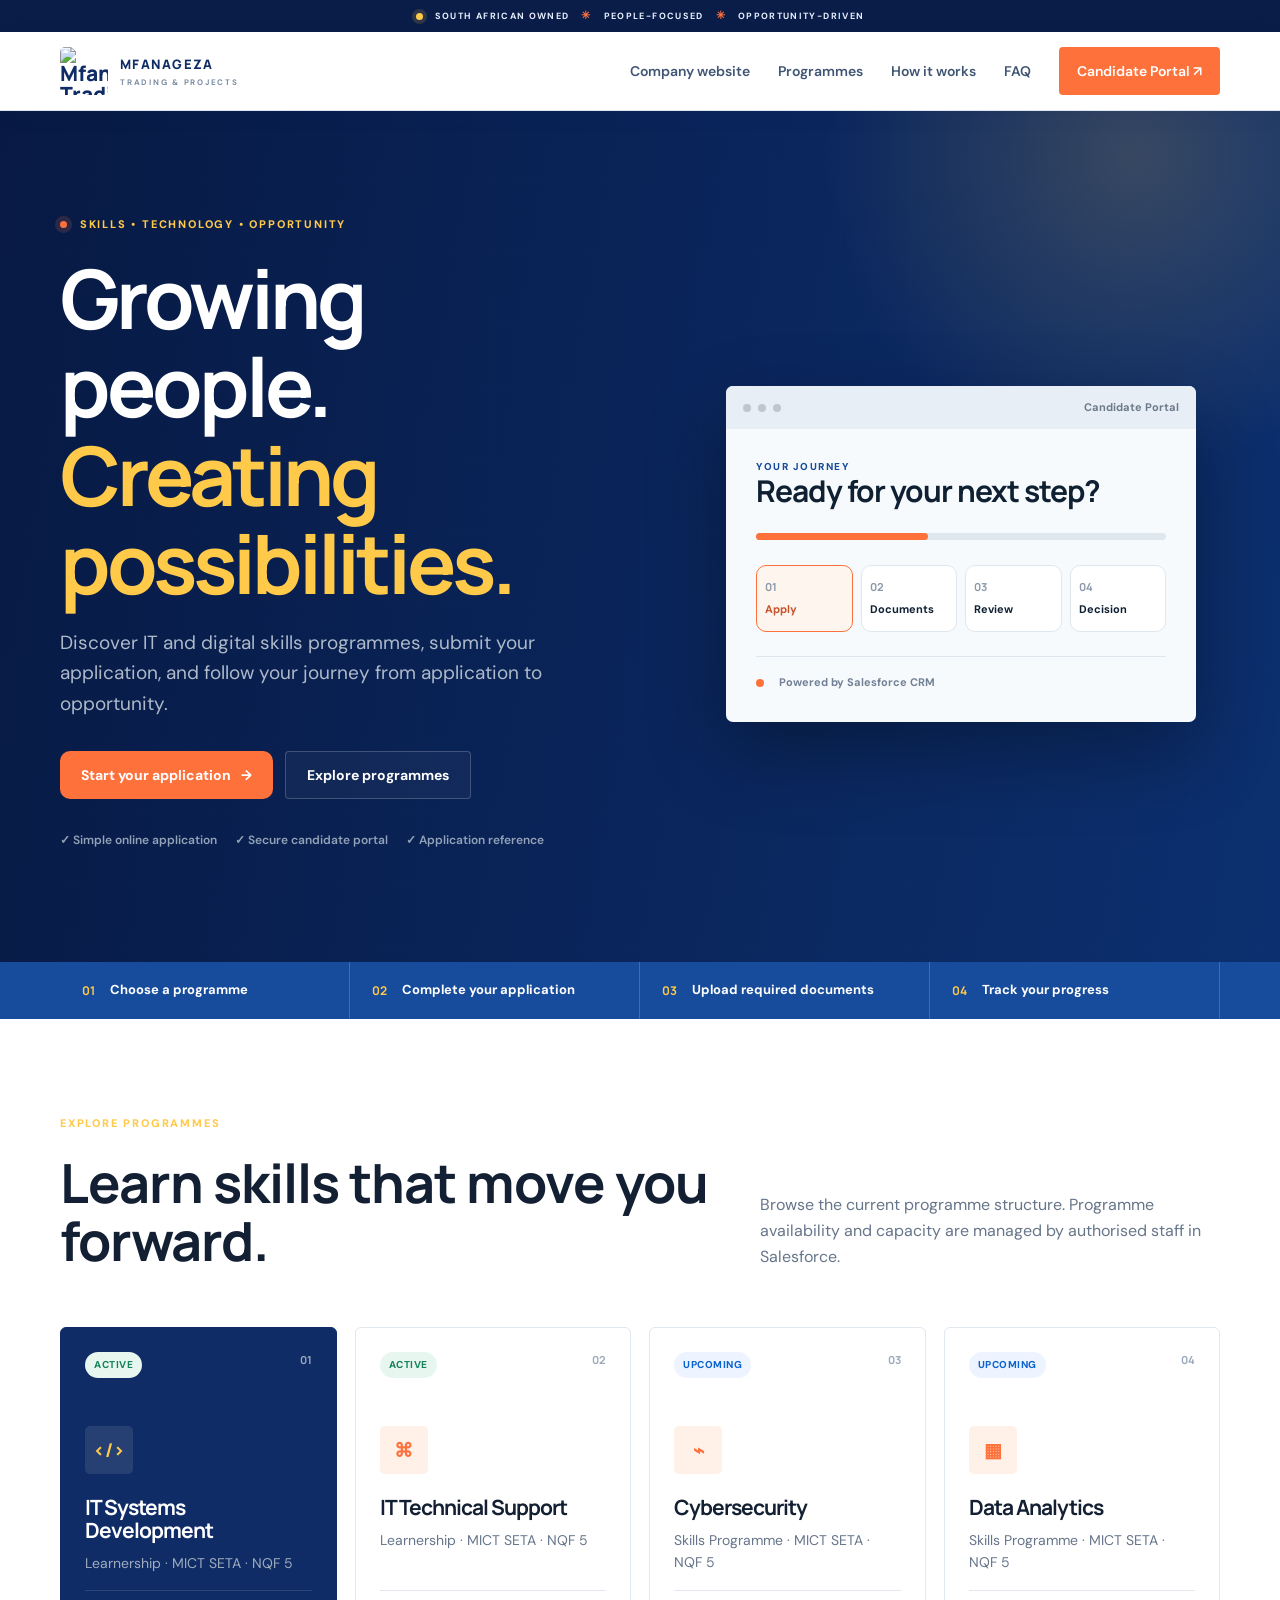
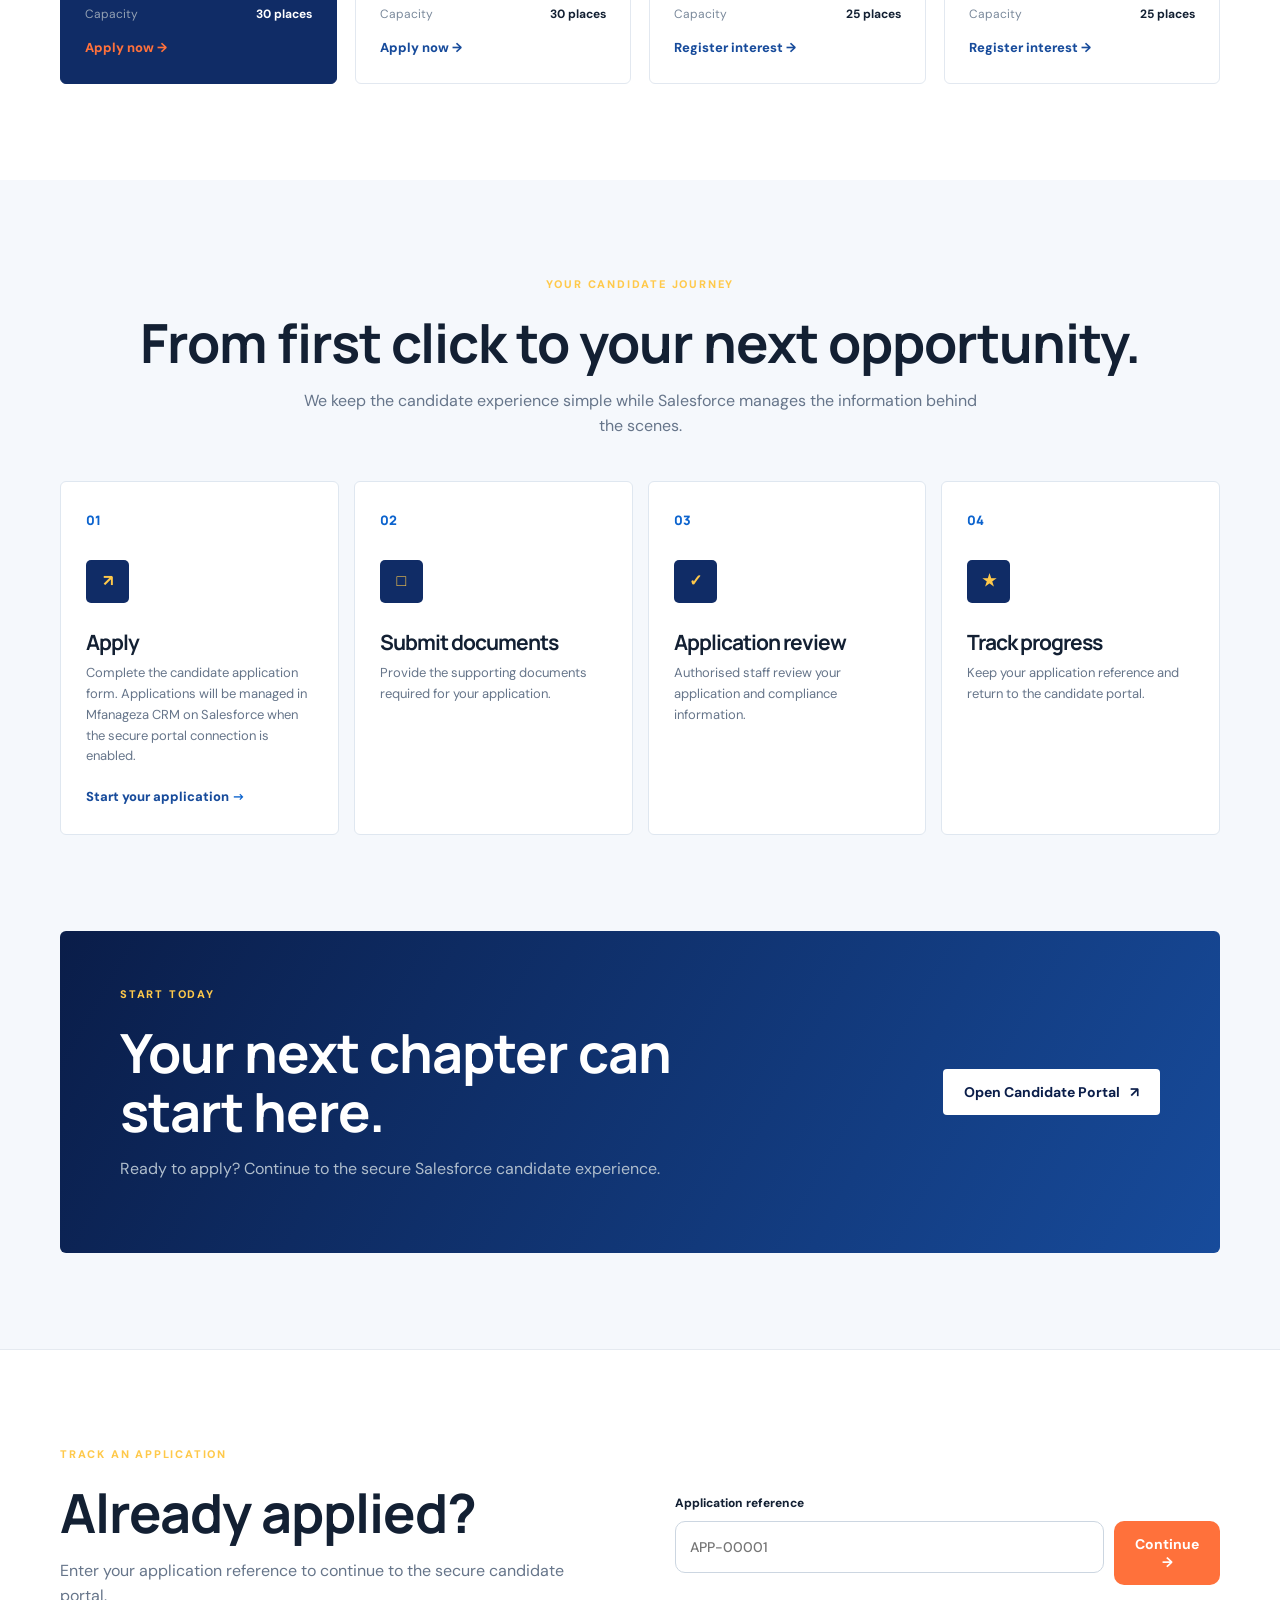
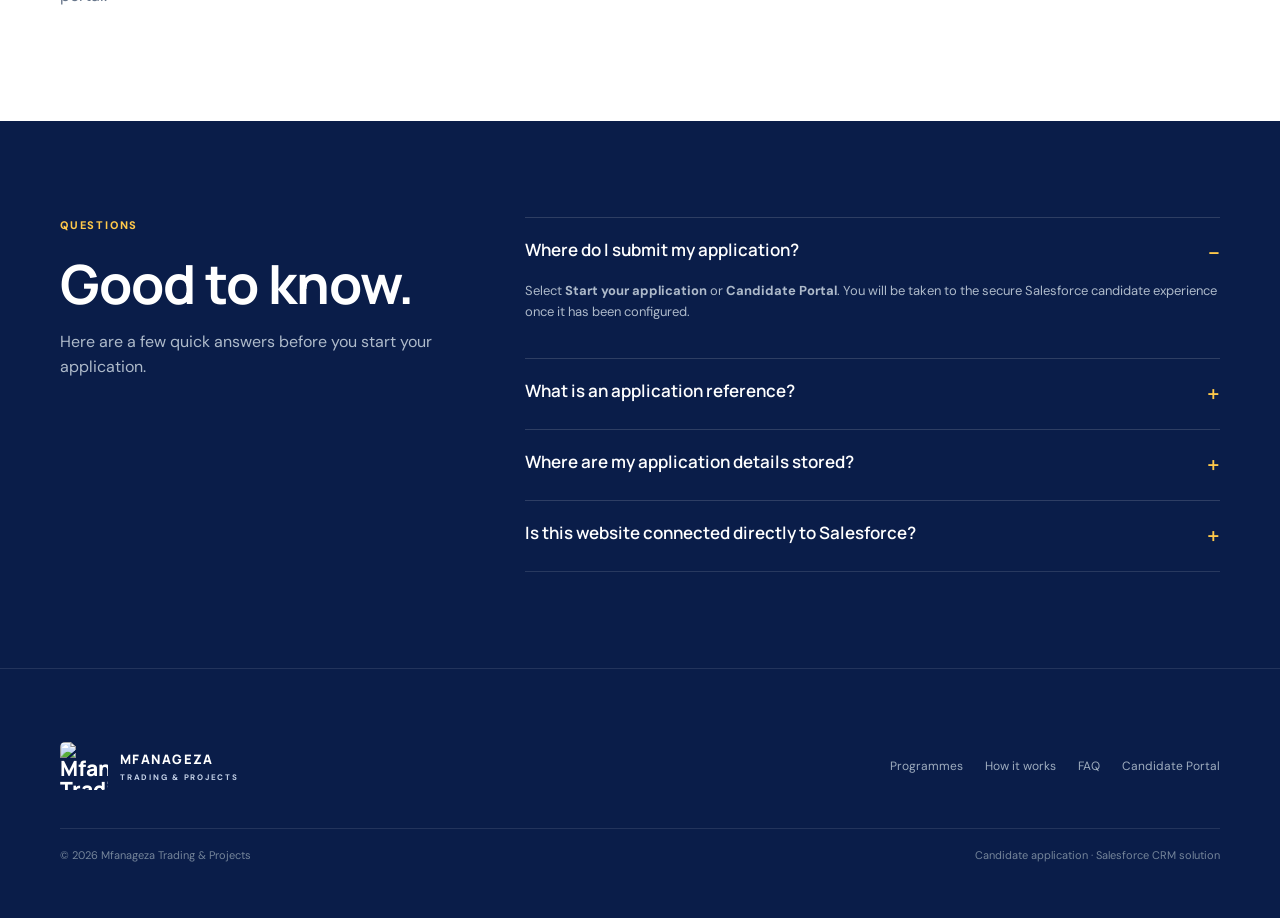
==== commit 0bd2cb49: "Update Apply journey for Salesforce CRM readiness" ====
--- a/index.html
+++ b/index.html
@@ -35,7 +35,7 @@
     </div></div></section>
 
     <section id="journey" class="section journey-section"><div class="container"><div class="section-heading centered"><div class="eyebrow">Your candidate journey</div><h2>From first click to your next opportunity.</h2><p>We keep the candidate experience simple while Salesforce manages the information behind the scenes.</p></div><div class="steps">
-      <article class="step"><span class="step-no">01</span><div class="step-icon">↗</div><h3>Apply</h3><p>Open the candidate application form and submit your details. The form is being prepared for a future connection to Mfanageza CRM on Salesforce.</p></article><article class="step"><span class="step-no">02</span><div class="step-icon">□</div><h3>Submit documents</h3><p>Provide the supporting documents required for your application.</p></article><article class="step"><span class="step-no">03</span><div class="step-icon">✓</div><h3>Application review</h3><p>Authorised staff review your application and compliance information.</p></article><article class="step"><span class="step-no">04</span><div class="step-icon">★</div><h3>Track progress</h3><p>Keep your application reference and return to the candidate portal.</p></article>
+      <article class="step"><span class="step-no">01</span><div class="step-icon">↗</div><h3>Apply</h3><p>Complete the candidate application form. Applications will be managed in Mfanageza CRM on Salesforce when the secure portal connection is enabled.</p><a data-salesforce-link href="#" class="text-link">Start your application <span>→</span></a></article><article class="step"><span class="step-no">02</span><div class="step-icon">□</div><h3>Submit documents</h3><p>Provide the supporting documents required for your application.</p></article><article class="step"><span class="step-no">03</span><div class="step-icon">✓</div><h3>Application review</h3><p>Authorised staff review your application and compliance information.</p></article><article class="step"><span class="step-no">04</span><div class="step-icon">★</div><h3>Track progress</h3><p>Keep your application reference and return to the candidate portal.</p></article>
     </div></div></section>
 
     <section class="cta-section"><div class="container cta-card"><div><div class="eyebrow light">Start today</div><h2>Your next chapter can start here.</h2><p>Ready to apply? Continue to the secure Salesforce candidate experience.</p></div><a class="button white" data-salesforce-link href="#">Open Candidate Portal <span>↗</span></a></div></section>
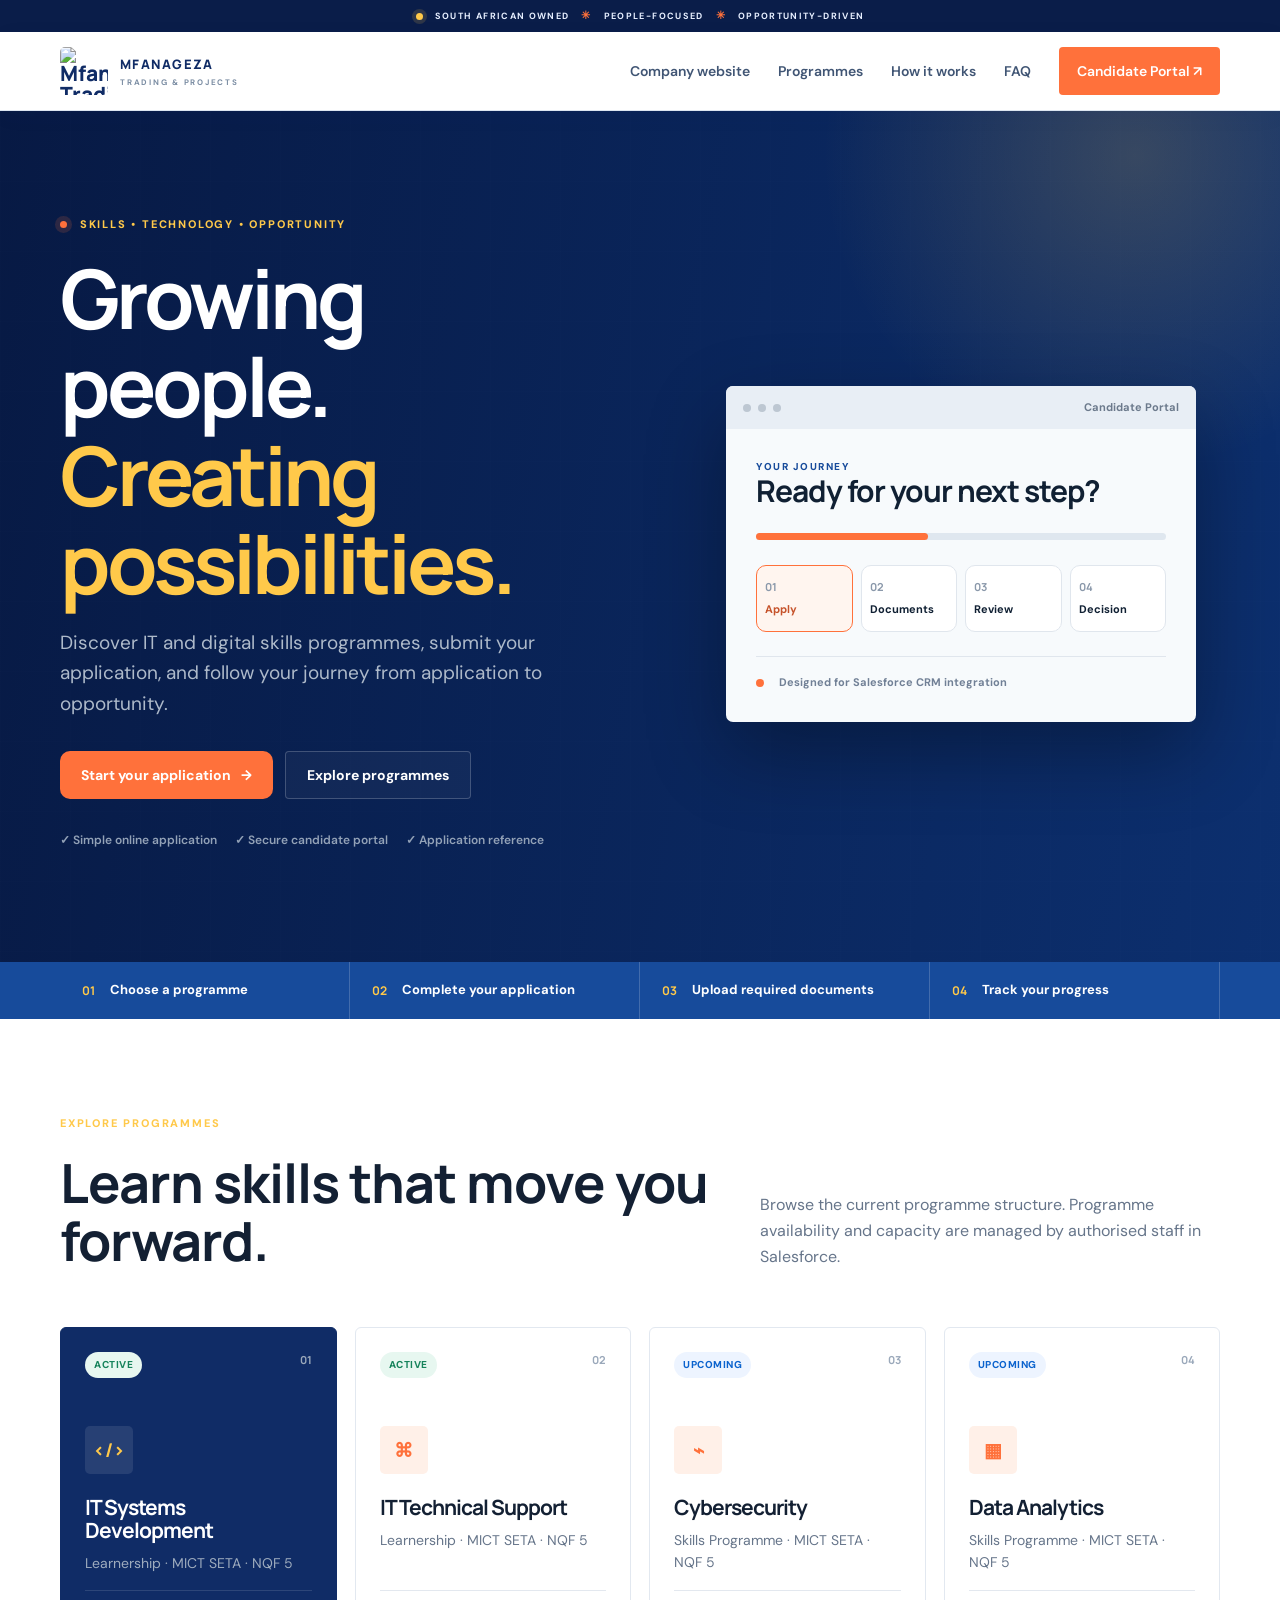
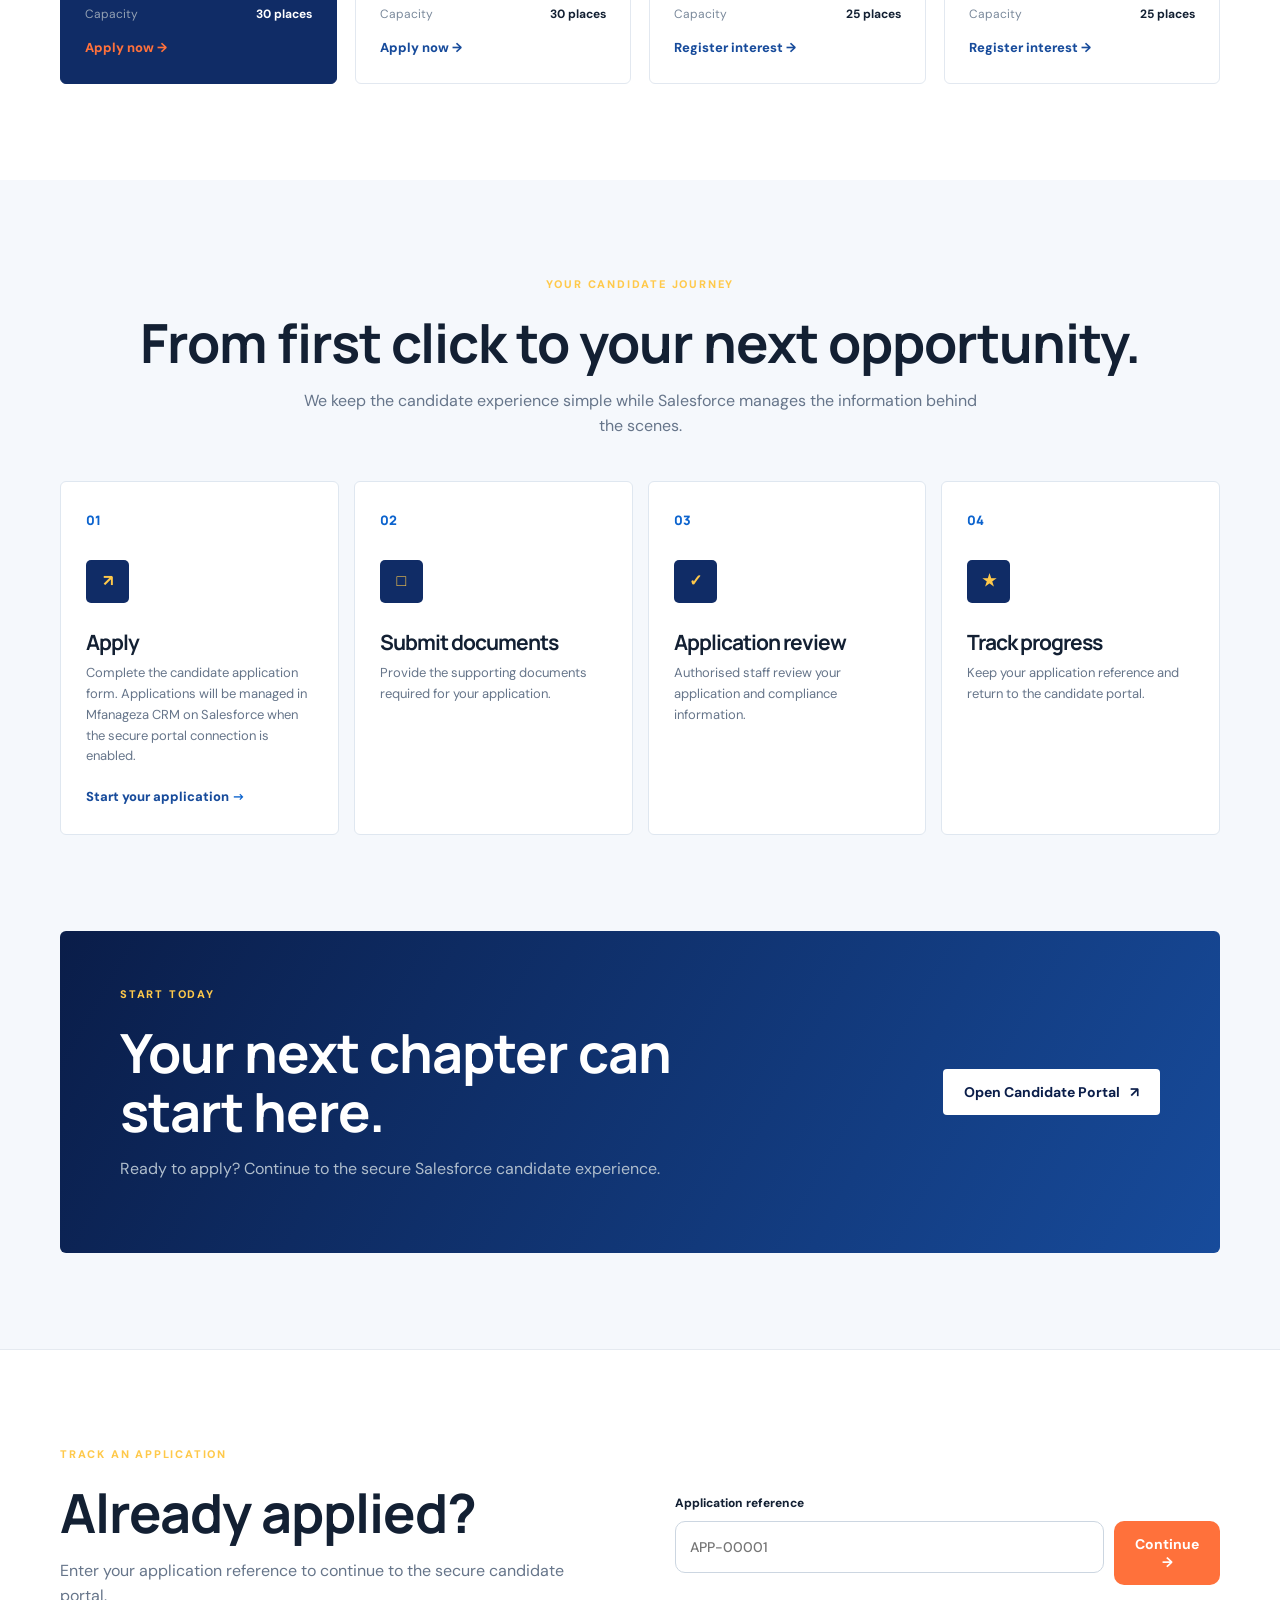
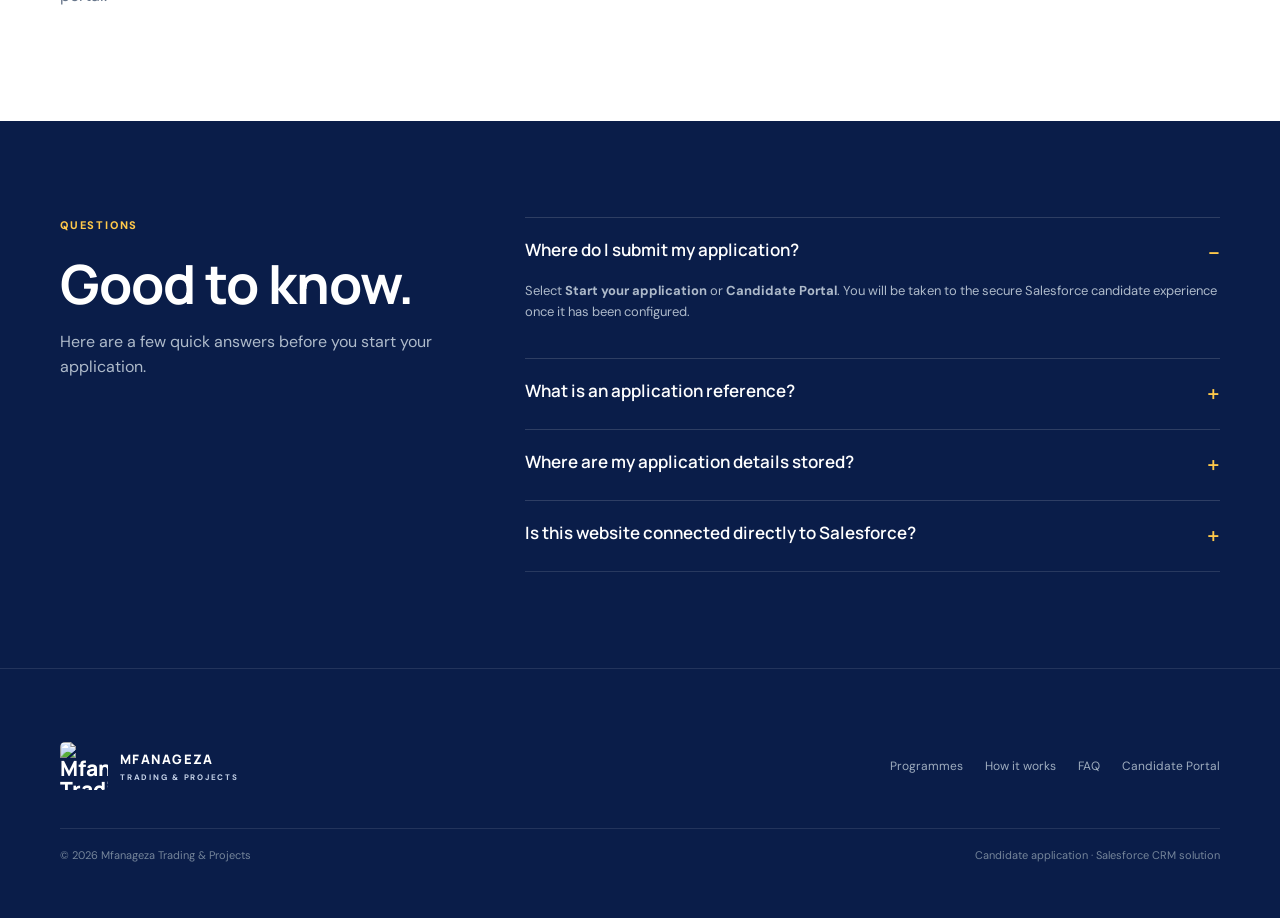
==== commit c6ec70d2: "Clarify planned Salesforce CRM integration status" ====
--- a/index.html
+++ b/index.html
@@ -22,7 +22,7 @@
   <main>
     <section id="home" class="hero"><div class="hero-grid container">
       <div class="hero-copy-wrap"><div class="eyebrow"><span class="pulse"></span> Skills • Technology • Opportunity</div><h1>Growing people.<br><span>Creating possibilities.</span></h1><p class="hero-copy">Discover IT and digital skills programmes, submit your application, and follow your journey from application to opportunity.</p><div class="hero-actions"><a class="button primary" data-salesforce-link href="#">Start your application <span>→</span></a><a class="button ghost" href="#programmes">Explore programmes</a></div><div class="hero-points"><span>✓ Simple online application</span><span>✓ Secure candidate portal</span><span>✓ Application reference</span></div></div>
-      <div class="hero-panel" aria-label="Candidate portal preview"><div class="panel-glow"></div><div class="portal-window"><div class="window-top"><span></span><span></span><span></span><b>Candidate Portal</b></div><div class="window-body"><div class="mini-label">YOUR JOURNEY</div><h2>Ready for your next step?</h2><div class="progress-track"><i></i></div><div class="journey-mini"><div class="mini-step active"><strong>01</strong><span>Apply</span></div><div class="mini-step"><strong>02</strong><span>Documents</span></div><div class="mini-step"><strong>03</strong><span>Review</span></div><div class="mini-step"><strong>04</strong><span>Decision</span></div></div><div class="portal-status"><span class="status-dot"></span><span>Powered by Salesforce CRM</span></div></div></div></div>
+      <div class="hero-panel" aria-label="Candidate portal preview"><div class="panel-glow"></div><div class="portal-window"><div class="window-top"><span></span><span></span><span></span><b>Candidate Portal</b></div><div class="window-body"><div class="mini-label">YOUR JOURNEY</div><h2>Ready for your next step?</h2><div class="progress-track"><i></i></div><div class="journey-mini"><div class="mini-step active"><strong>01</strong><span>Apply</span></div><div class="mini-step"><strong>02</strong><span>Documents</span></div><div class="mini-step"><strong>03</strong><span>Review</span></div><div class="mini-step"><strong>04</strong><span>Decision</span></div></div><div class="portal-status"><span class="status-dot"></span><span>Designed for Salesforce CRM integration</span></div></div></div></div>
     </div><div class="hero-grid-lines" aria-hidden="true"></div></section>
 
     <section class="quick-bar" aria-label="Portal highlights"><div class="container quick-grid"><div><strong>01</strong><span>Choose a programme</span></div><div><strong>02</strong><span>Complete your application</span></div><div><strong>03</strong><span>Upload required documents</span></div><div><strong>04</strong><span>Track your progress</span></div></div></section>
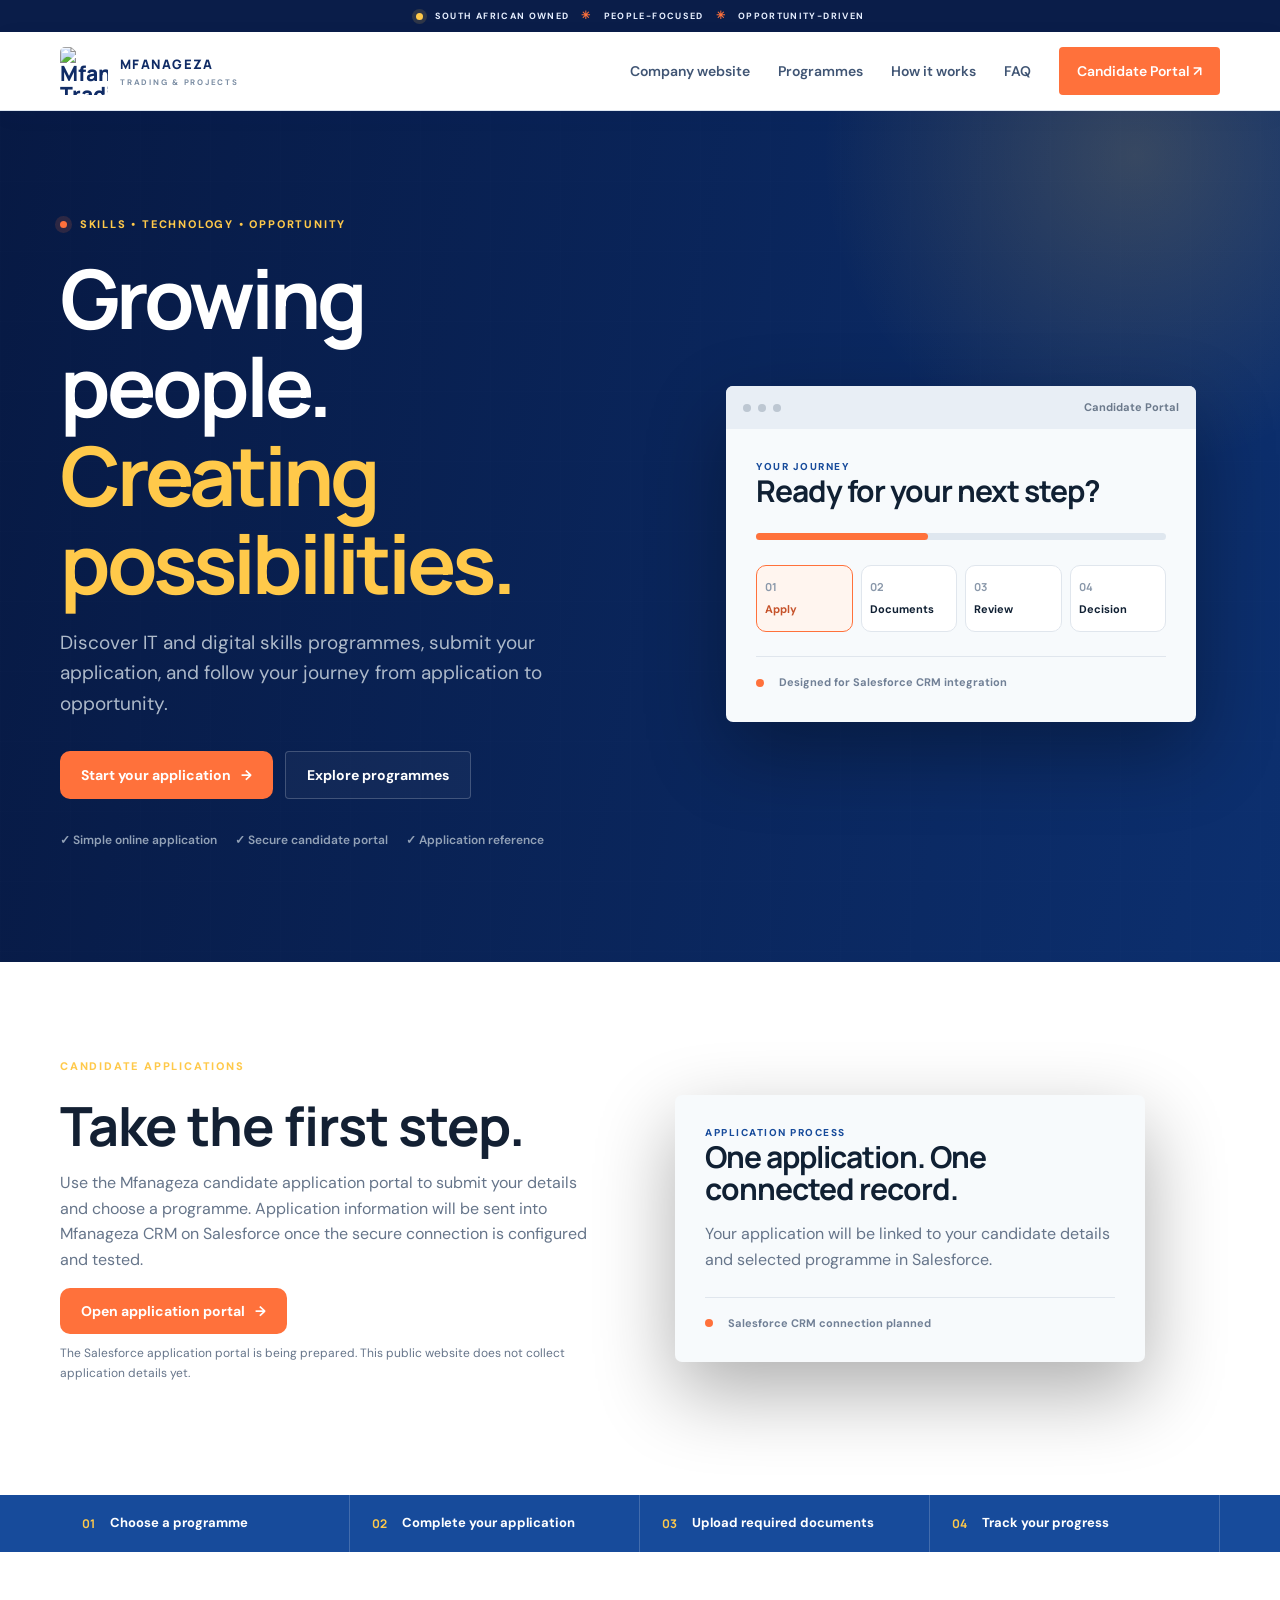
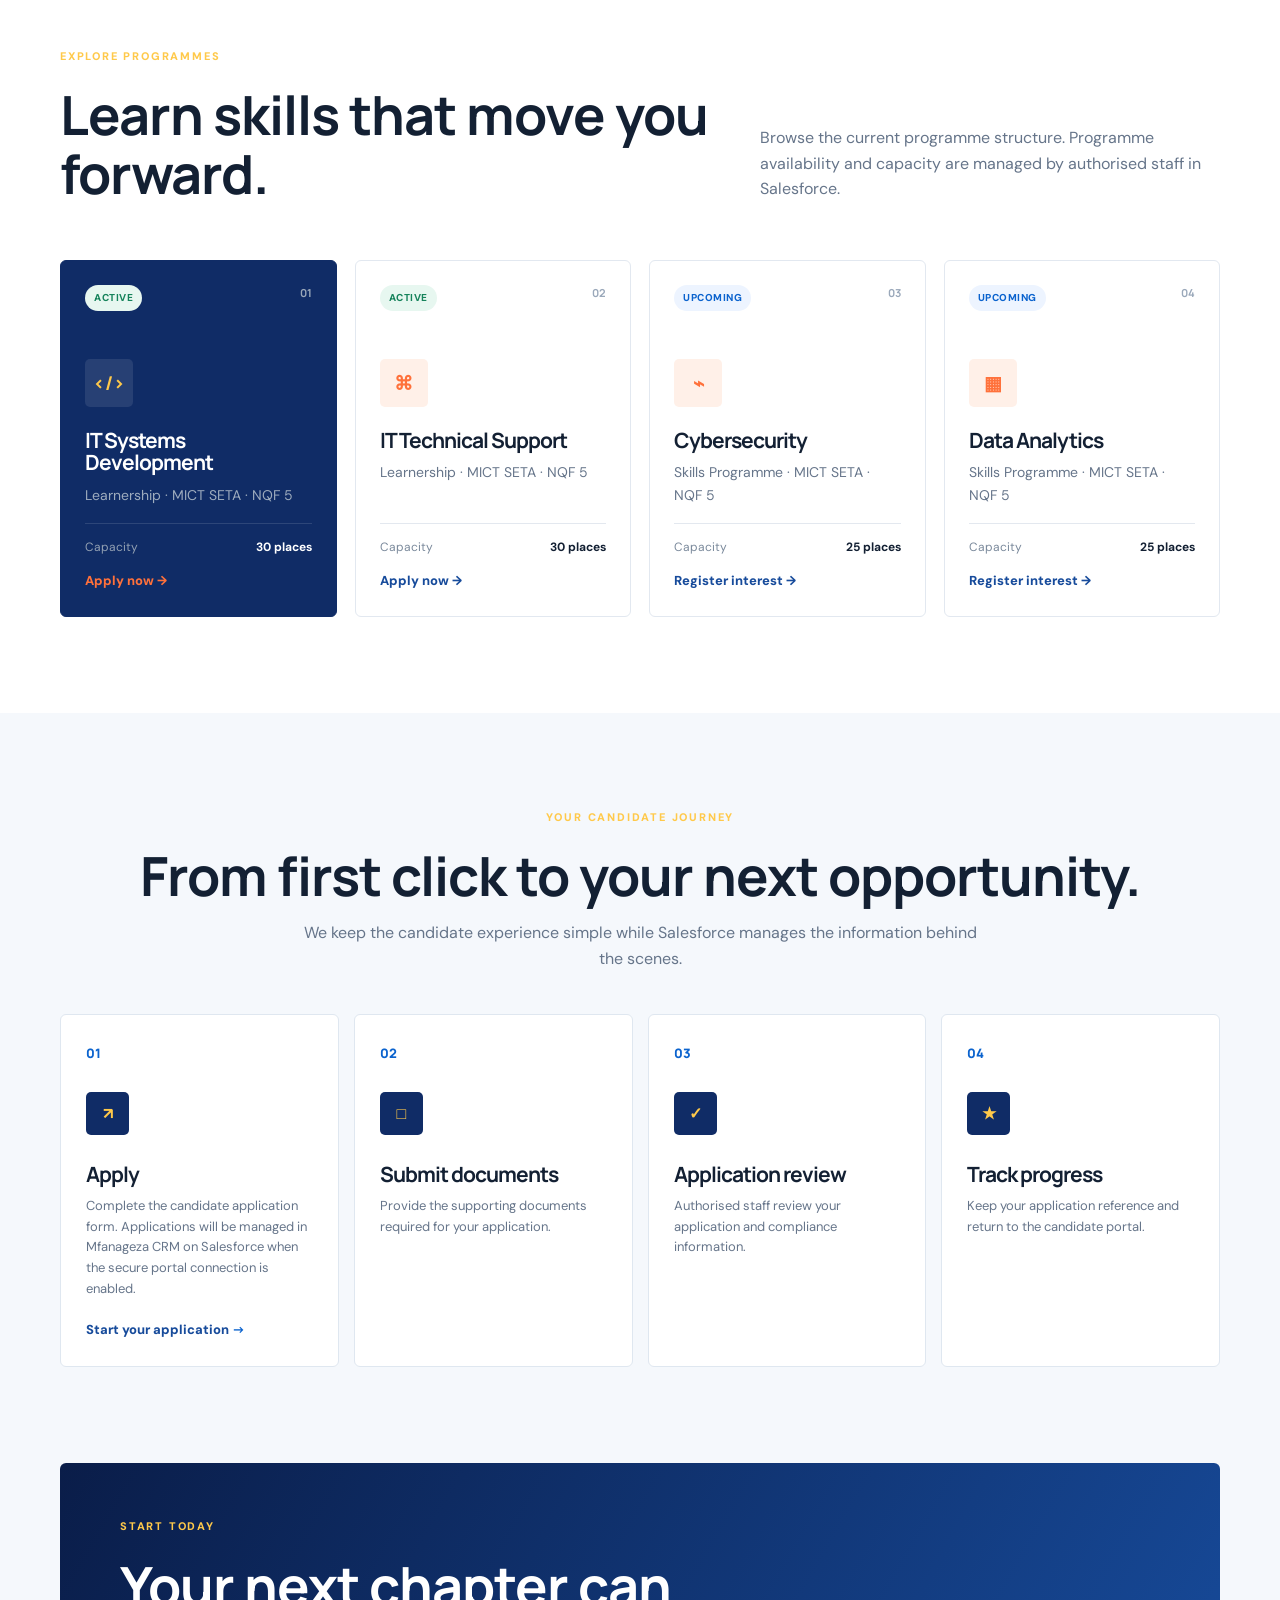
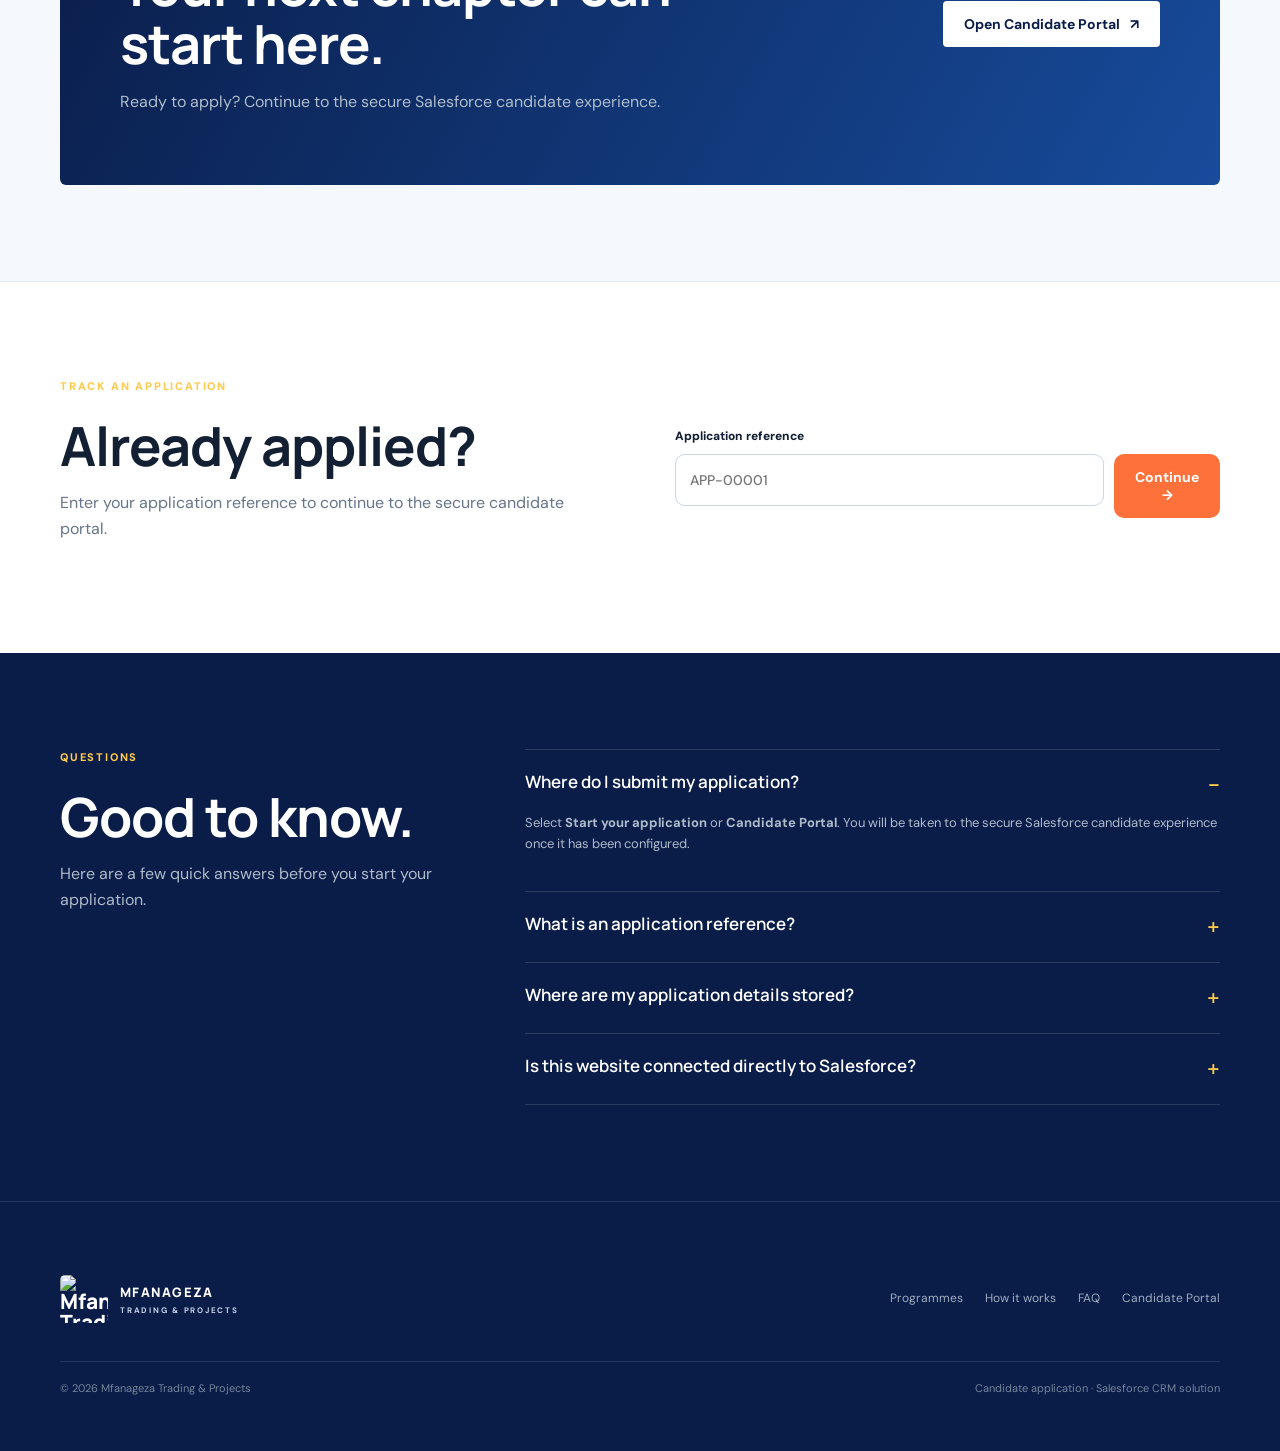
==== commit 3e447305: "Add candidate Apply section prepared for Salesforce portal" ====
--- a/index.html
+++ b/index.html
@@ -25,6 +25,8 @@
       <div class="hero-panel" aria-label="Candidate portal preview"><div class="panel-glow"></div><div class="portal-window"><div class="window-top"><span></span><span></span><span></span><b>Candidate Portal</b></div><div class="window-body"><div class="mini-label">YOUR JOURNEY</div><h2>Ready for your next step?</h2><div class="progress-track"><i></i></div><div class="journey-mini"><div class="mini-step active"><strong>01</strong><span>Apply</span></div><div class="mini-step"><strong>02</strong><span>Documents</span></div><div class="mini-step"><strong>03</strong><span>Review</span></div><div class="mini-step"><strong>04</strong><span>Decision</span></div></div><div class="portal-status"><span class="status-dot"></span><span>Designed for Salesforce CRM integration</span></div></div></div></div>
     </div><div class="hero-grid-lines" aria-hidden="true"></div></section>
 
+    <section id="apply" class="section apply-section"><div class="container status-grid"><div><div class="eyebrow">Candidate applications</div><h2>Take the first step.</h2><p>Use the Mfanageza candidate application portal to submit your details and choose a programme. Application information will be sent into Mfanageza CRM on Salesforce once the secure connection is configured and tested.</p><a class="button primary" data-salesforce-link href="#">Open application portal <span>→</span></a><p id="portalMessage" class="form-message" role="status">The Salesforce application portal is being prepared. This public website does not collect application details yet.</p></div><div class="portal-window"><div class="window-body"><div class="mini-label">APPLICATION PROCESS</div><h2>One application. One connected record.</h2><p>Your application will be linked to your candidate details and selected programme in Salesforce.</p><div class="portal-status"><span class="status-dot"></span><span>Salesforce CRM connection planned</span></div></div></div></div></section>
+
     <section class="quick-bar" aria-label="Portal highlights"><div class="container quick-grid"><div><strong>01</strong><span>Choose a programme</span></div><div><strong>02</strong><span>Complete your application</span></div><div><strong>03</strong><span>Upload required documents</span></div><div><strong>04</strong><span>Track your progress</span></div></div></section>
 
     <section id="programmes" class="section"><div class="container"><div class="section-heading"><div><div class="eyebrow">Explore programmes</div><h2>Learn skills that move you forward.</h2></div><p>Browse the current programme structure. Programme availability and capacity are managed by authorised staff in Salesforce.</p></div><div class="programme-grid">
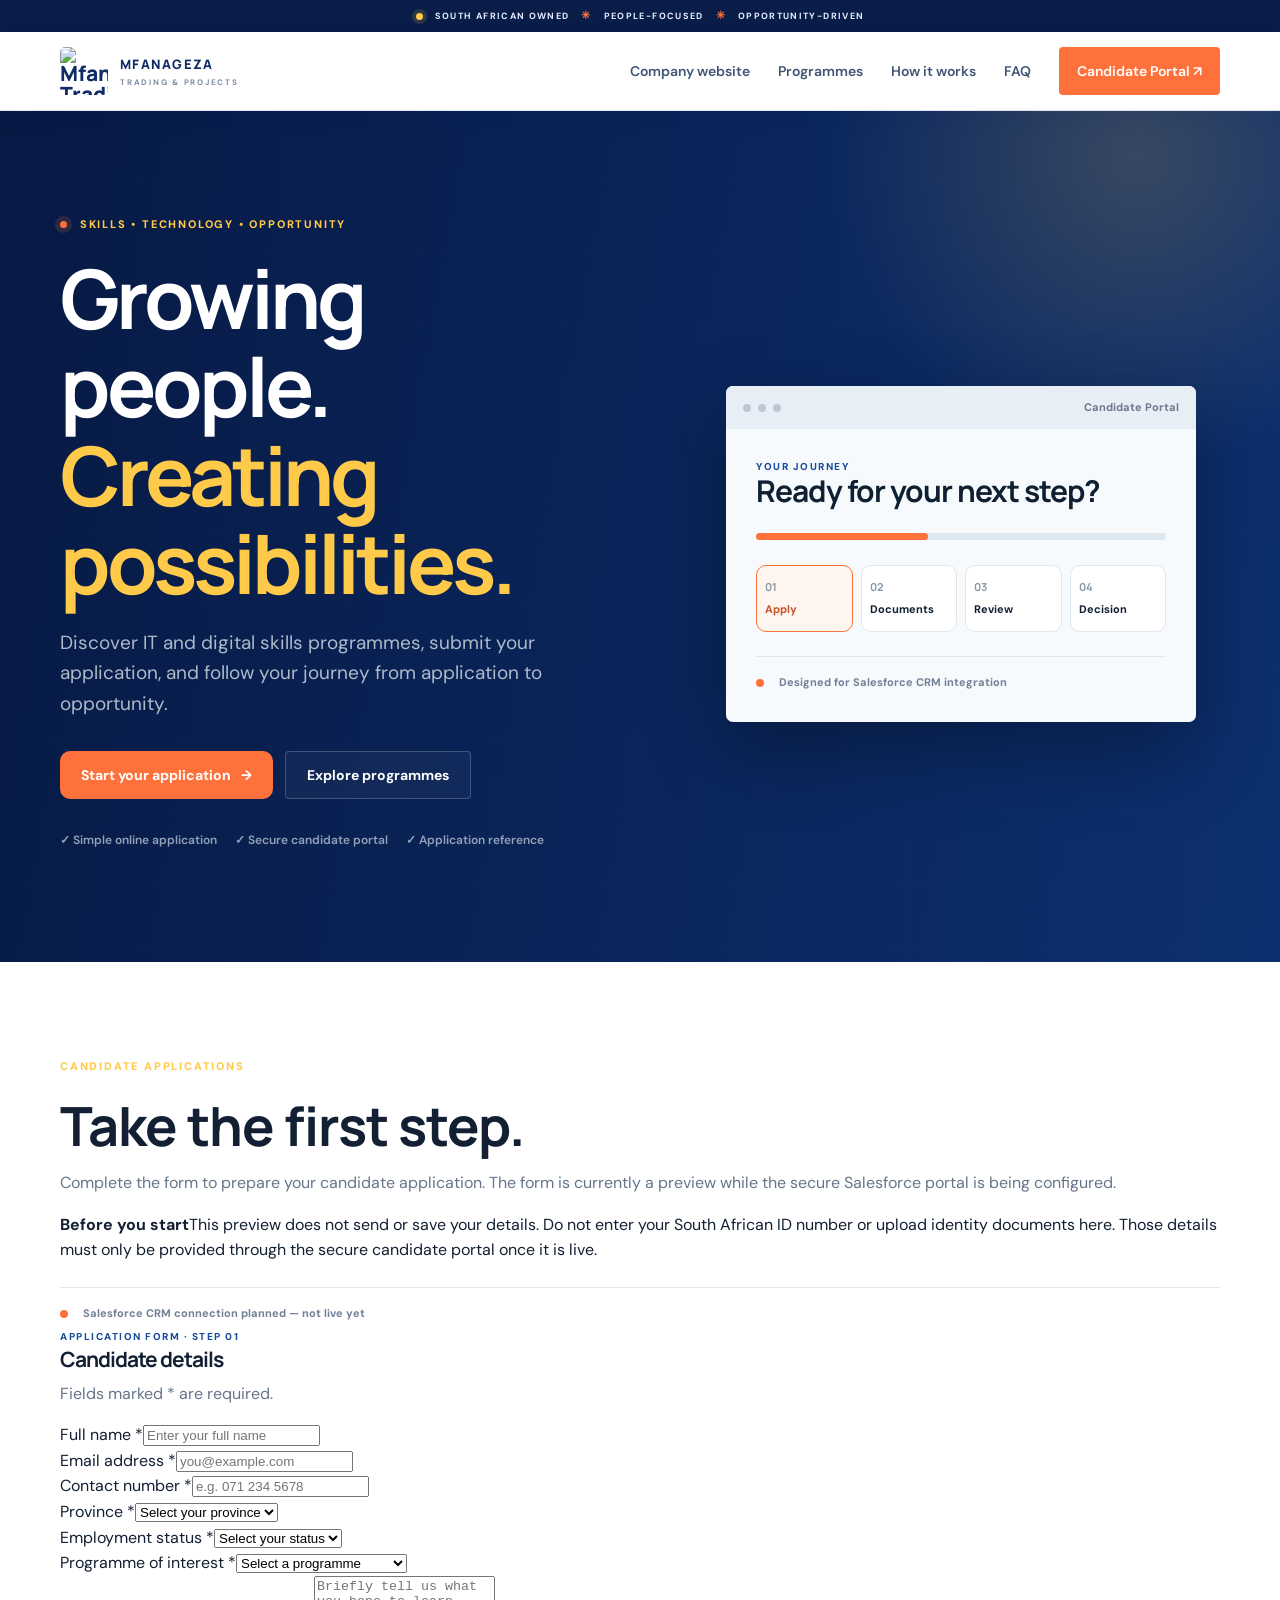
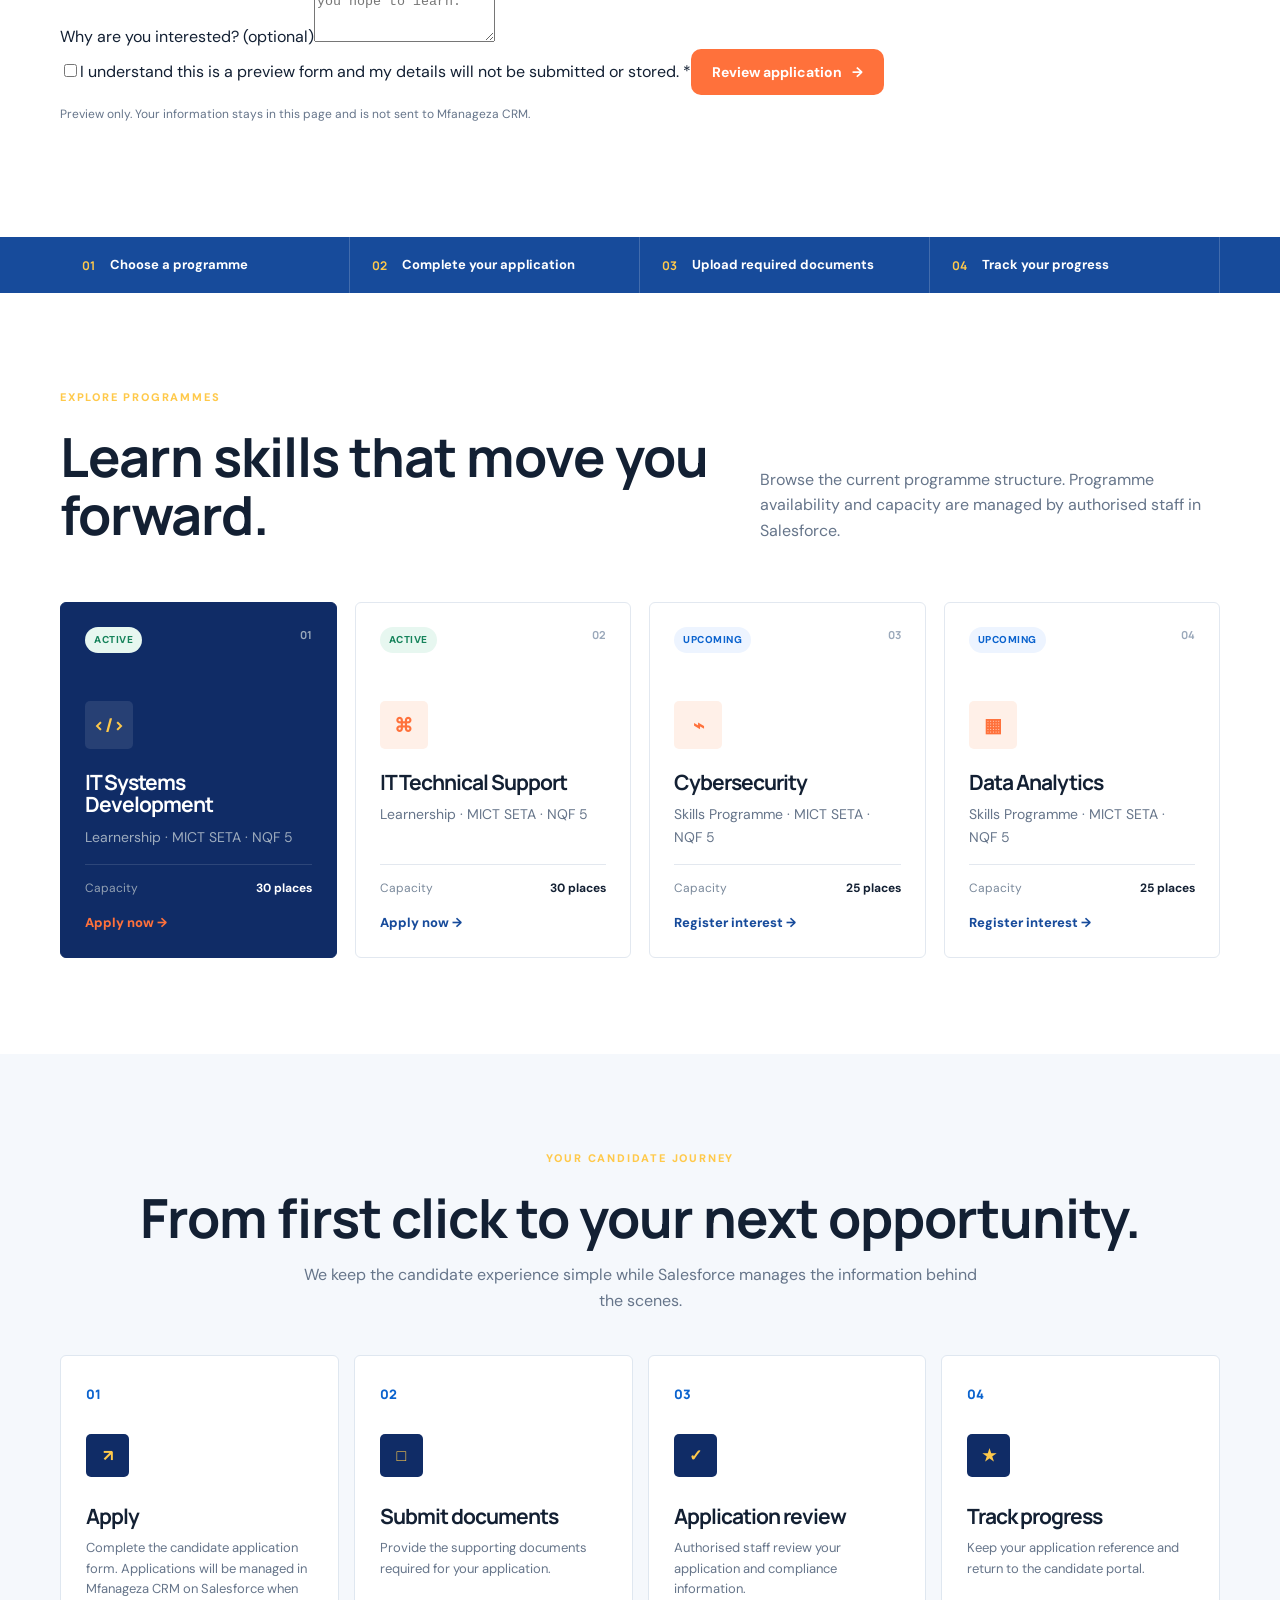
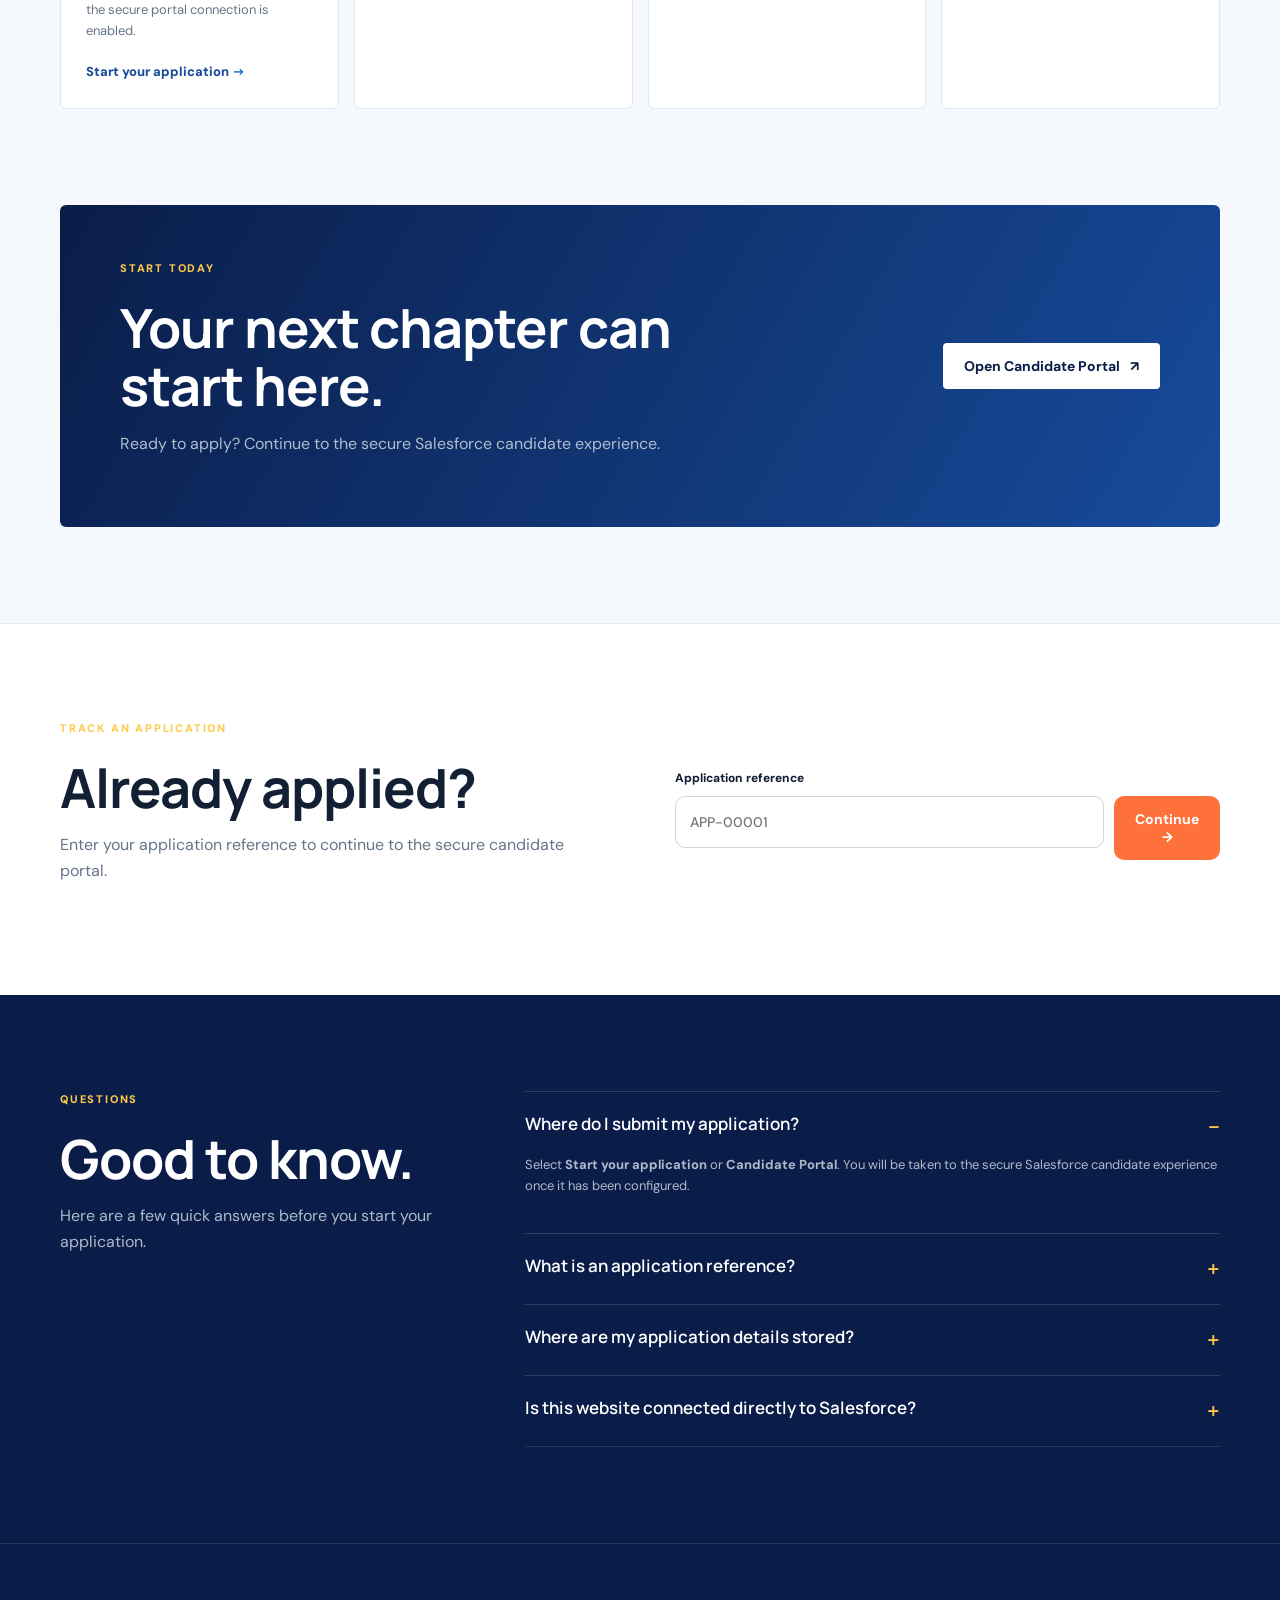
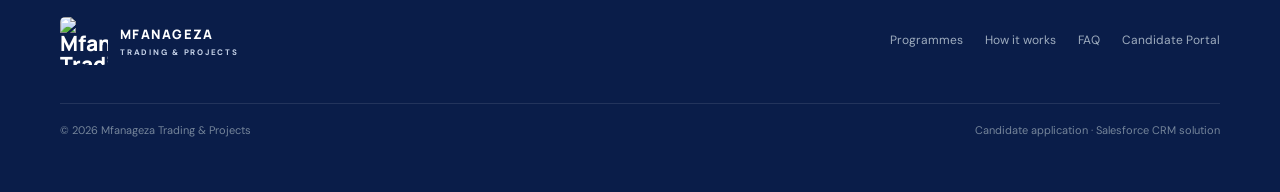
==== commit 467503b1: "Add candidate application form preview" ====
--- a/index.html
+++ b/index.html
@@ -25,7 +25,7 @@
       <div class="hero-panel" aria-label="Candidate portal preview"><div class="panel-glow"></div><div class="portal-window"><div class="window-top"><span></span><span></span><span></span><b>Candidate Portal</b></div><div class="window-body"><div class="mini-label">YOUR JOURNEY</div><h2>Ready for your next step?</h2><div class="progress-track"><i></i></div><div class="journey-mini"><div class="mini-step active"><strong>01</strong><span>Apply</span></div><div class="mini-step"><strong>02</strong><span>Documents</span></div><div class="mini-step"><strong>03</strong><span>Review</span></div><div class="mini-step"><strong>04</strong><span>Decision</span></div></div><div class="portal-status"><span class="status-dot"></span><span>Designed for Salesforce CRM integration</span></div></div></div></div>
     </div><div class="hero-grid-lines" aria-hidden="true"></div></section>
 
-    <section id="apply" class="section apply-section"><div class="container status-grid"><div><div class="eyebrow">Candidate applications</div><h2>Take the first step.</h2><p>Use the Mfanageza candidate application portal to submit your details and choose a programme. Application information will be sent into Mfanageza CRM on Salesforce once the secure connection is configured and tested.</p><a class="button primary" data-salesforce-link href="#">Open application portal <span>→</span></a><p id="portalMessage" class="form-message" role="status">The Salesforce application portal is being prepared. This public website does not collect application details yet.</p></div><div class="portal-window"><div class="window-body"><div class="mini-label">APPLICATION PROCESS</div><h2>One application. One connected record.</h2><p>Your application will be linked to your candidate details and selected programme in Salesforce.</p><div class="portal-status"><span class="status-dot"></span><span>Salesforce CRM connection planned</span></div></div></div></div></section>
+    <section id="apply" class="section apply-section"><div class="container application-layout"><div class="application-intro"><div class="eyebrow">Candidate applications</div><h2>Take the first step.</h2><p>Complete the form to prepare your candidate application. The form is currently a preview while the secure Salesforce portal is being configured.</p><div class="application-note"><strong>Before you start</strong><span>This preview does not send or save your details. Do not enter your South African ID number or upload identity documents here. Those details must only be provided through the secure candidate portal once it is live.</span></div><div class="portal-status"><span class="status-dot"></span><span>Salesforce CRM connection planned — not live yet</span></div></div><form id="candidateApplicationForm" class="candidate-form"><div class="form-heading"><span class="mini-label">APPLICATION FORM · STEP 01</span><h3>Candidate details</h3><p>Fields marked * are required.</p></div><div class="form-fields"><div class="field"><label for="candidateName">Full name *</label><input id="candidateName" name="candidateName" type="text" autocomplete="name" required maxlength="100" placeholder="Enter your full name"></div><div class="field"><label for="candidateEmail">Email address *</label><input id="candidateEmail" name="candidateEmail" type="email" autocomplete="email" required placeholder="you@example.com"></div><div class="field"><label for="candidatePhone">Contact number *</label><input id="candidatePhone" name="candidatePhone" type="tel" autocomplete="tel" required maxlength="20" placeholder="e.g. 071 234 5678"></div><div class="field"><label for="candidateProvince">Province *</label><select id="candidateProvince" name="candidateProvince" required><option value="">Select your province</option><option>Eastern Cape</option><option>Free State</option><option>Gauteng</option><option>KwaZulu-Natal</option><option>Limpopo</option><option>Mpumalanga</option><option>North West</option><option>Northern Cape</option><option>Western Cape</option></select></div><div class="field"><label for="candidateEmployment">Employment status *</label><select id="candidateEmployment" name="candidateEmployment" required><option value="">Select your status</option><option>Unemployed</option><option>Employed</option><option>Self-employed</option><option>Student</option></select></div><div class="field"><label for="candidateProgramme">Programme of interest *</label><select id="candidateProgramme" name="candidateProgramme" required><option value="">Select a programme</option><option>IT Systems Development</option><option>IT Technical Support</option><option>Cybersecurity</option><option>Data Analytics</option></select></div><div class="field field-wide"><label for="candidateMotivation">Why are you interested? <span>(optional)</span></label><textarea id="candidateMotivation" name="candidateMotivation" rows="4" maxlength="800" placeholder="Briefly tell us what you hope to learn."></textarea></div></div><label class="consent-check"><input type="checkbox" id="candidateConsent" required><span>I understand this is a preview form and my details will not be submitted or stored. *</span></label><button class="button primary form-submit" type="submit">Review application <span>→</span></button><p id="applicationFormMessage" class="form-message" role="status" aria-live="polite">Preview only. Your information stays in this page and is not sent to Mfanageza CRM.</p></form></div></section>
 
     <section class="quick-bar" aria-label="Portal highlights"><div class="container quick-grid"><div><strong>01</strong><span>Choose a programme</span></div><div><strong>02</strong><span>Complete your application</span></div><div><strong>03</strong><span>Upload required documents</span></div><div><strong>04</strong><span>Track your progress</span></div></div></section>
 
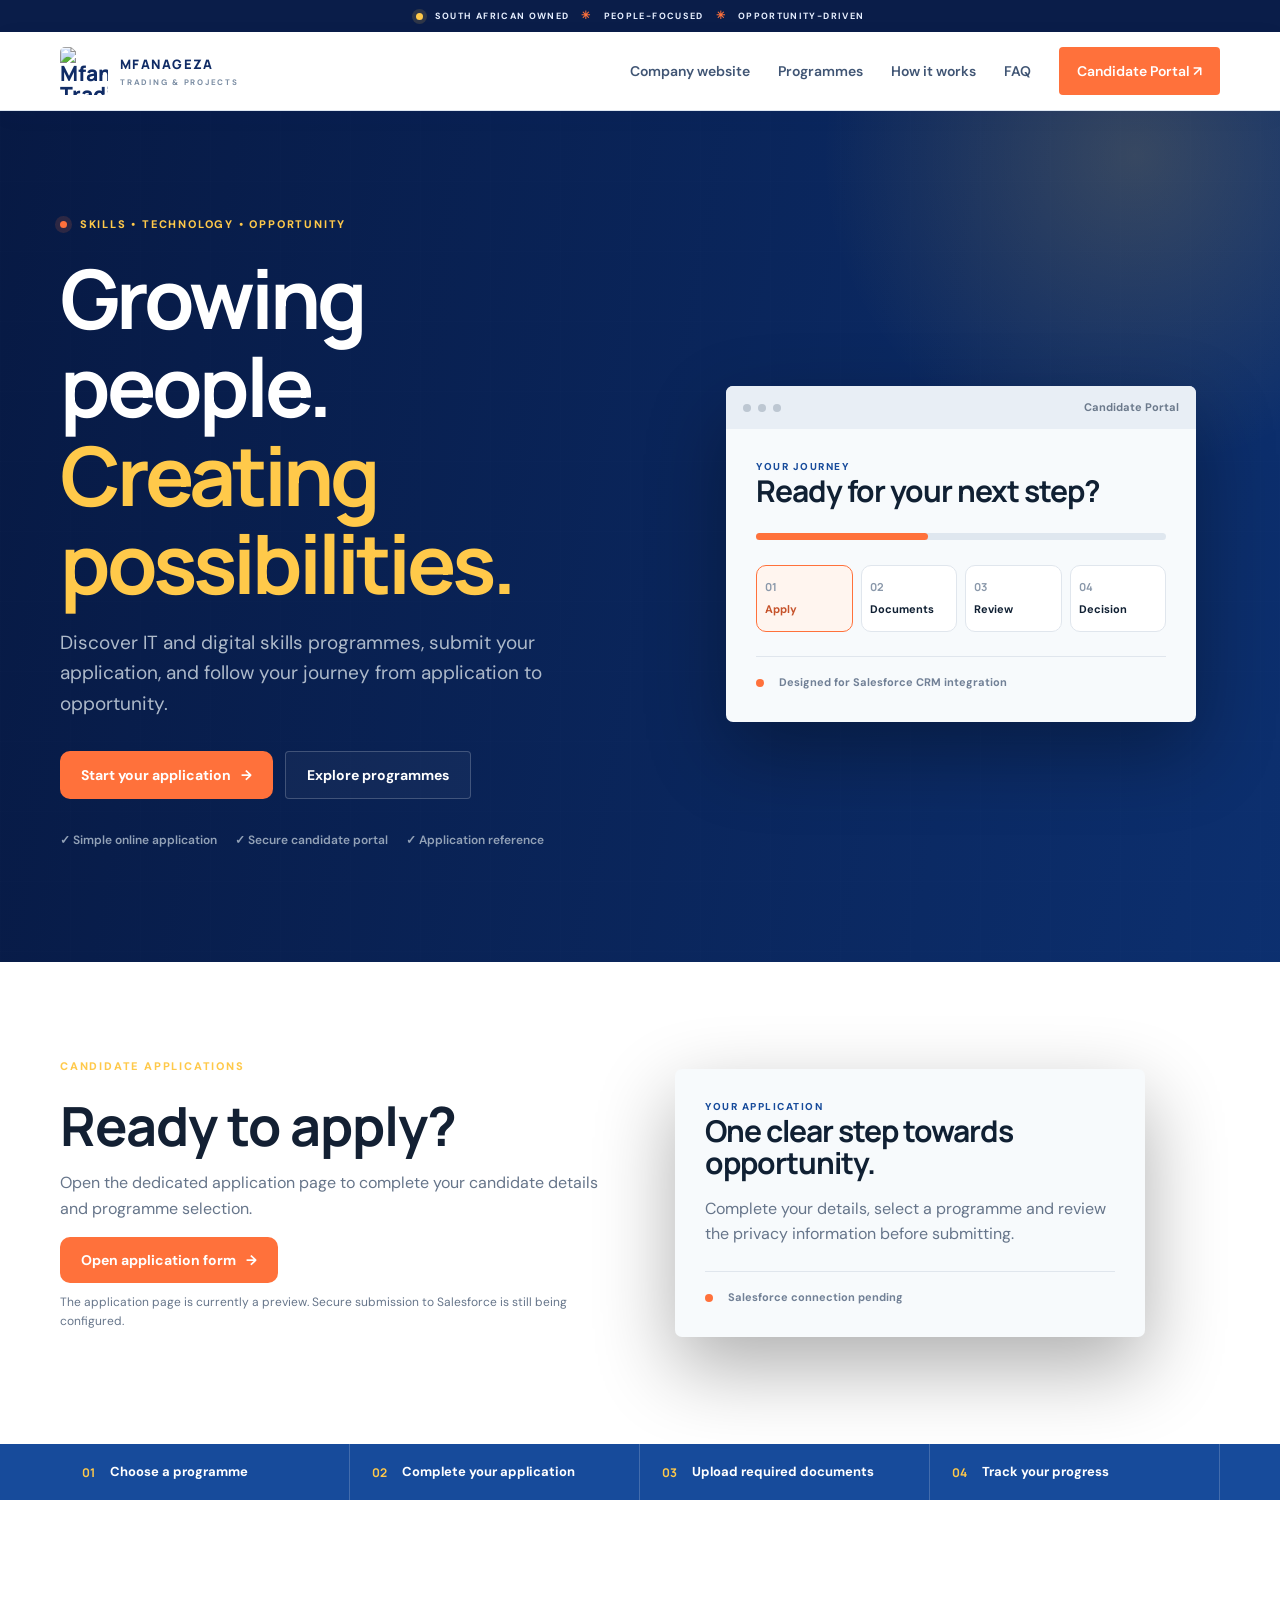
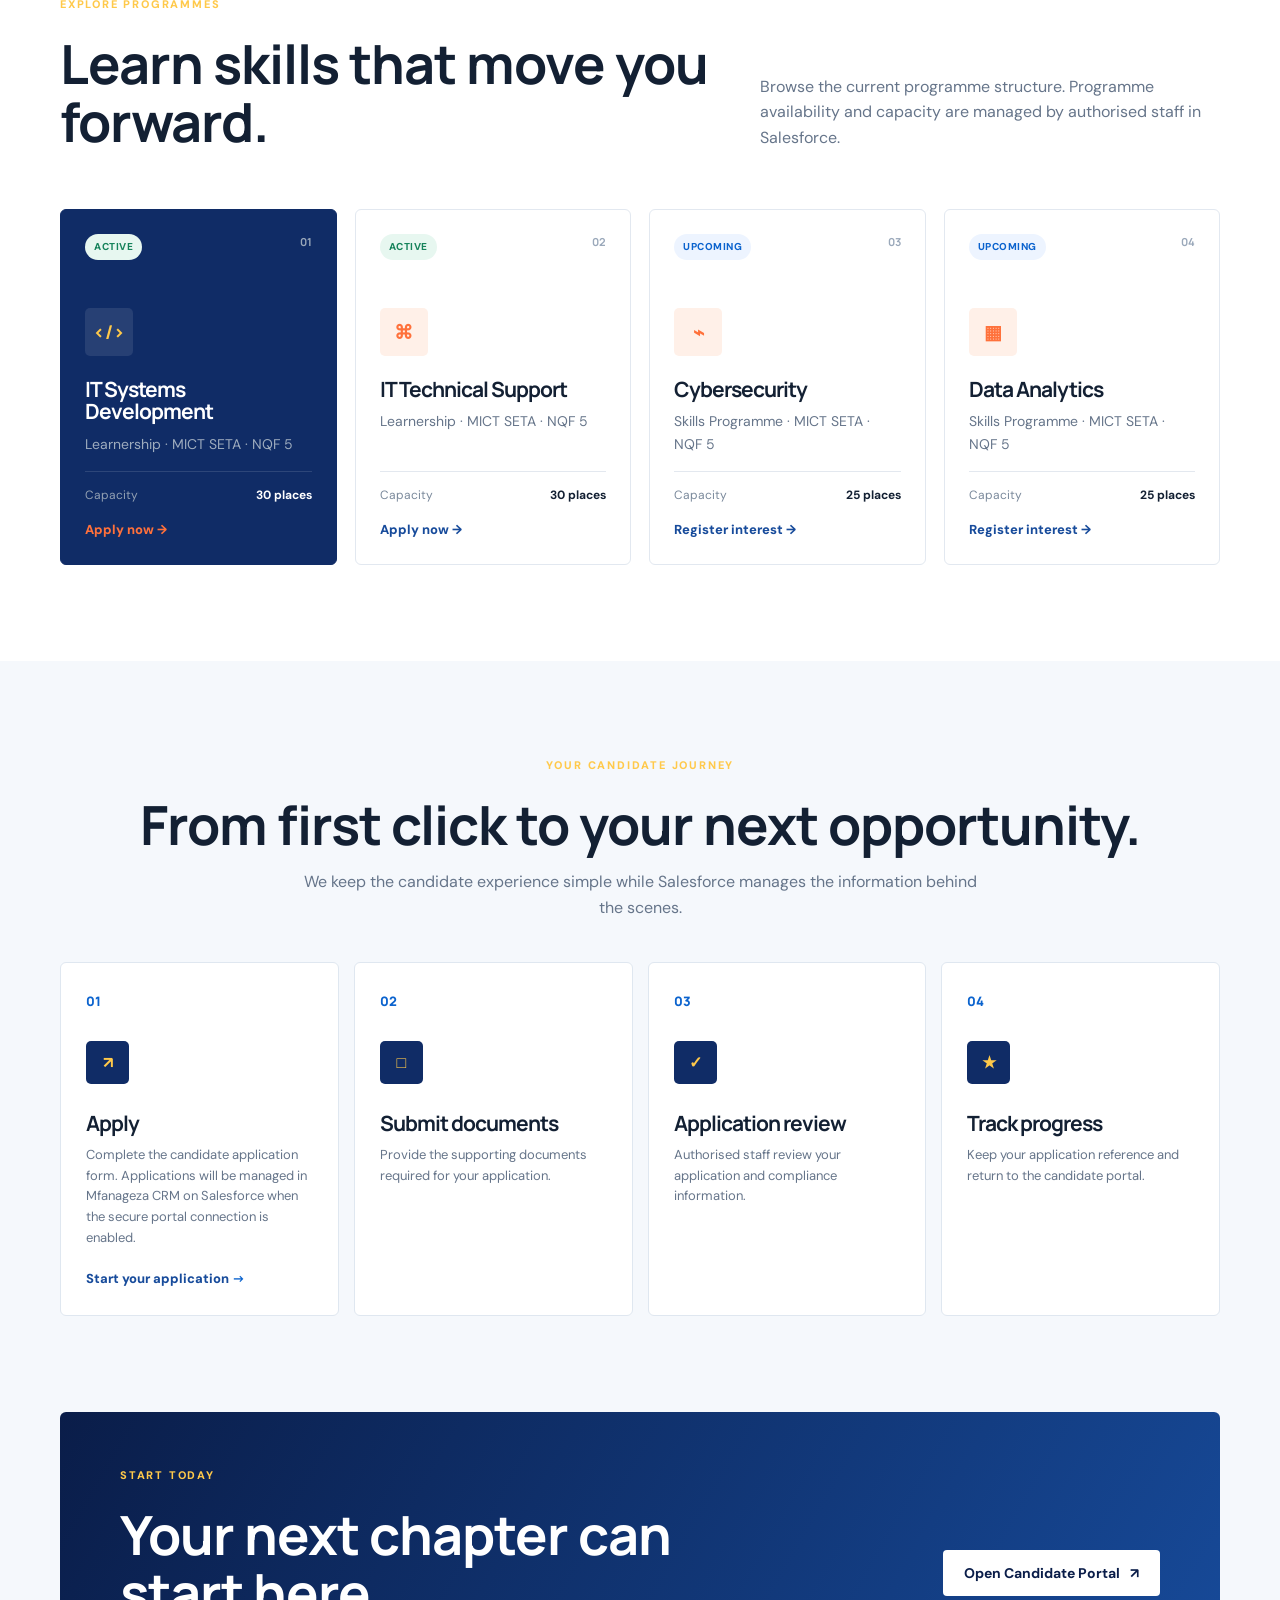
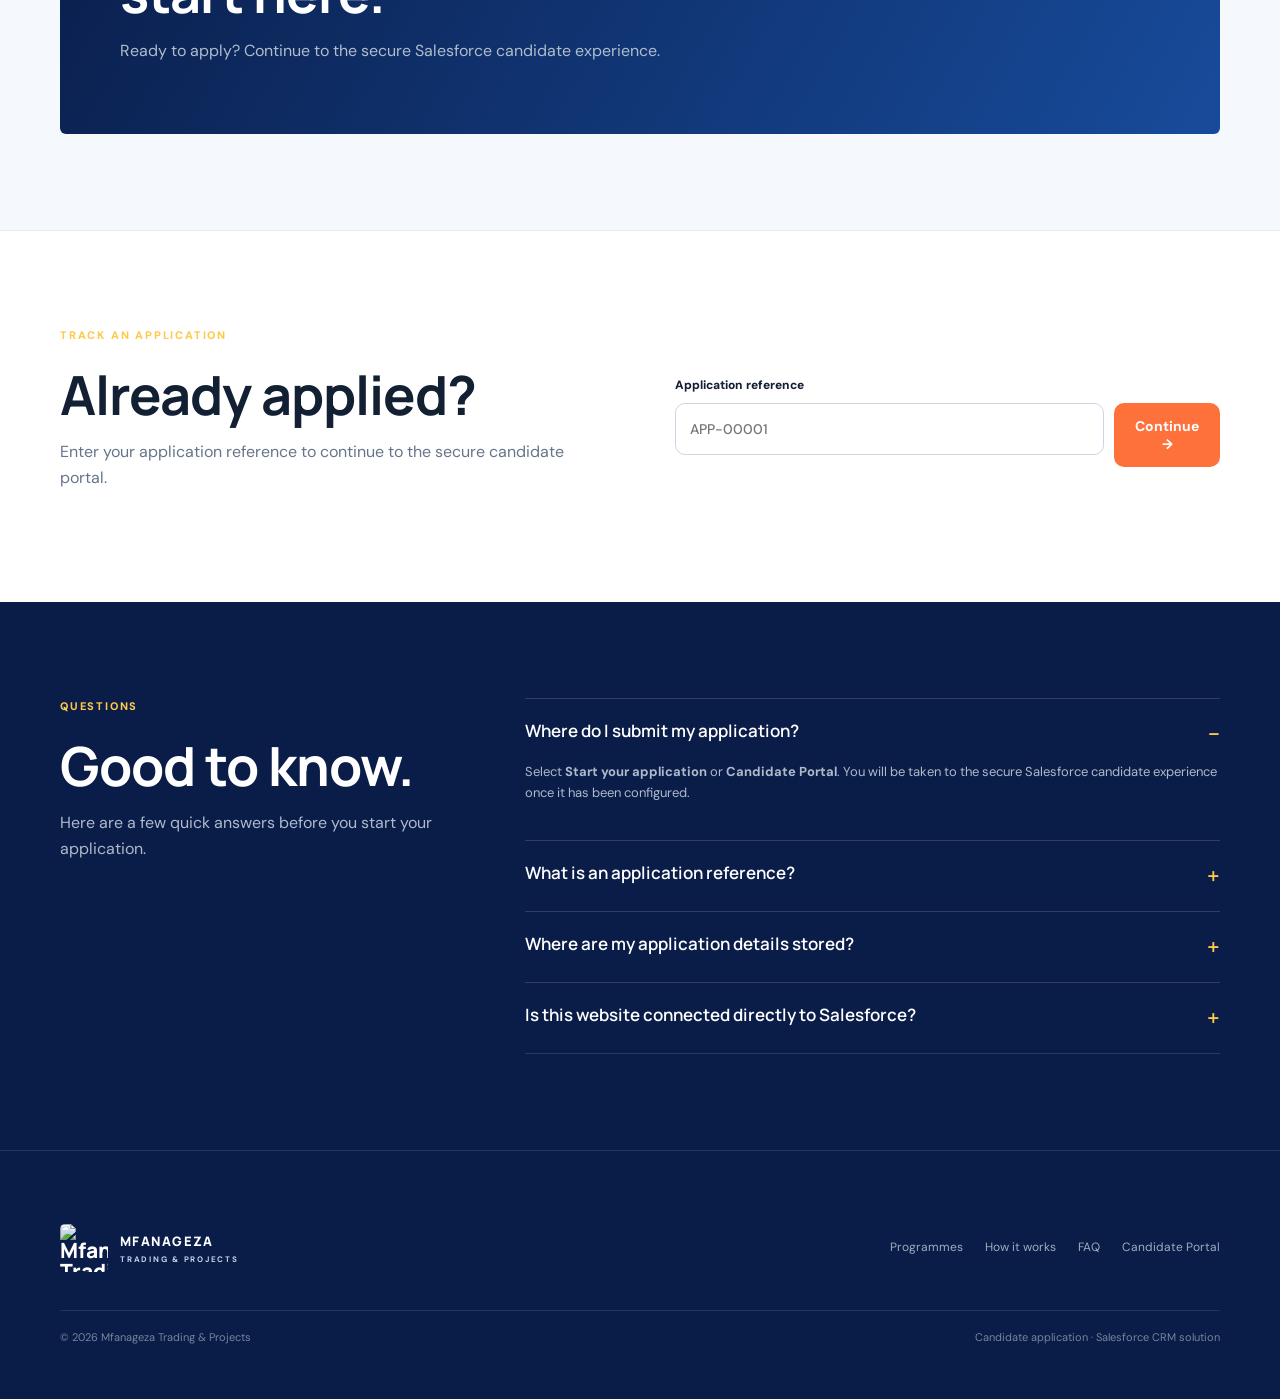
==== commit fe752c3d: "Move candidate application to its own page" ====
--- a/index.html
+++ b/index.html
@@ -25,7 +25,7 @@
       <div class="hero-panel" aria-label="Candidate portal preview"><div class="panel-glow"></div><div class="portal-window"><div class="window-top"><span></span><span></span><span></span><b>Candidate Portal</b></div><div class="window-body"><div class="mini-label">YOUR JOURNEY</div><h2>Ready for your next step?</h2><div class="progress-track"><i></i></div><div class="journey-mini"><div class="mini-step active"><strong>01</strong><span>Apply</span></div><div class="mini-step"><strong>02</strong><span>Documents</span></div><div class="mini-step"><strong>03</strong><span>Review</span></div><div class="mini-step"><strong>04</strong><span>Decision</span></div></div><div class="portal-status"><span class="status-dot"></span><span>Designed for Salesforce CRM integration</span></div></div></div></div>
     </div><div class="hero-grid-lines" aria-hidden="true"></div></section>
 
-    <section id="apply" class="section apply-section"><div class="container application-layout"><div class="application-intro"><div class="eyebrow">Candidate applications</div><h2>Take the first step.</h2><p>Complete the form to prepare your candidate application. The form is currently a preview while the secure Salesforce portal is being configured.</p><div class="application-note"><strong>Before you start</strong><span>This preview does not send or save your details. Do not enter your South African ID number or upload identity documents here. Those details must only be provided through the secure candidate portal once it is live.</span></div><div class="portal-status"><span class="status-dot"></span><span>Salesforce CRM connection planned — not live yet</span></div></div><form id="candidateApplicationForm" class="candidate-form"><div class="form-heading"><span class="mini-label">APPLICATION FORM · STEP 01</span><h3>Candidate details</h3><p>Fields marked * are required.</p></div><div class="form-fields"><div class="field"><label for="candidateName">Full name *</label><input id="candidateName" name="candidateName" type="text" autocomplete="name" required maxlength="100" placeholder="Enter your full name"></div><div class="field"><label for="candidateEmail">Email address *</label><input id="candidateEmail" name="candidateEmail" type="email" autocomplete="email" required placeholder="you@example.com"></div><div class="field"><label for="candidatePhone">Contact number *</label><input id="candidatePhone" name="candidatePhone" type="tel" autocomplete="tel" required maxlength="20" placeholder="e.g. 071 234 5678"></div><div class="field"><label for="candidateProvince">Province *</label><select id="candidateProvince" name="candidateProvince" required><option value="">Select your province</option><option>Eastern Cape</option><option>Free State</option><option>Gauteng</option><option>KwaZulu-Natal</option><option>Limpopo</option><option>Mpumalanga</option><option>North West</option><option>Northern Cape</option><option>Western Cape</option></select></div><div class="field"><label for="candidateEmployment">Employment status *</label><select id="candidateEmployment" name="candidateEmployment" required><option value="">Select your status</option><option>Unemployed</option><option>Employed</option><option>Self-employed</option><option>Student</option></select></div><div class="field"><label for="candidateProgramme">Programme of interest *</label><select id="candidateProgramme" name="candidateProgramme" required><option value="">Select a programme</option><option>IT Systems Development</option><option>IT Technical Support</option><option>Cybersecurity</option><option>Data Analytics</option></select></div><div class="field field-wide"><label for="candidateMotivation">Why are you interested? <span>(optional)</span></label><textarea id="candidateMotivation" name="candidateMotivation" rows="4" maxlength="800" placeholder="Briefly tell us what you hope to learn."></textarea></div></div><label class="consent-check"><input type="checkbox" id="candidateConsent" required><span>I understand this is a preview form and my details will not be submitted or stored. *</span></label><button class="button primary form-submit" type="submit">Review application <span>→</span></button><p id="applicationFormMessage" class="form-message" role="status" aria-live="polite">Preview only. Your information stays in this page and is not sent to Mfanageza CRM.</p></form></div></section>
+    <section id="apply" class="section apply-section"><div class="container status-grid"><div><div class="eyebrow">Candidate applications</div><h2>Ready to apply?</h2><p>Open the dedicated application page to complete your candidate details and programme selection.</p><a class="button primary" href="apply.html">Open application form <span>→</span></a><p class="form-message">The application page is currently a preview. Secure submission to Salesforce is still being configured.</p></div><div class="portal-window"><div class="window-body"><div class="mini-label">YOUR APPLICATION</div><h2>One clear step towards opportunity.</h2><p>Complete your details, select a programme and review the privacy information before submitting.</p><div class="portal-status"><span class="status-dot"></span><span>Salesforce connection pending</span></div></div></div></div></section>
 
     <section class="quick-bar" aria-label="Portal highlights"><div class="container quick-grid"><div><strong>01</strong><span>Choose a programme</span></div><div><strong>02</strong><span>Complete your application</span></div><div><strong>03</strong><span>Upload required documents</span></div><div><strong>04</strong><span>Track your progress</span></div></div></section>
 
